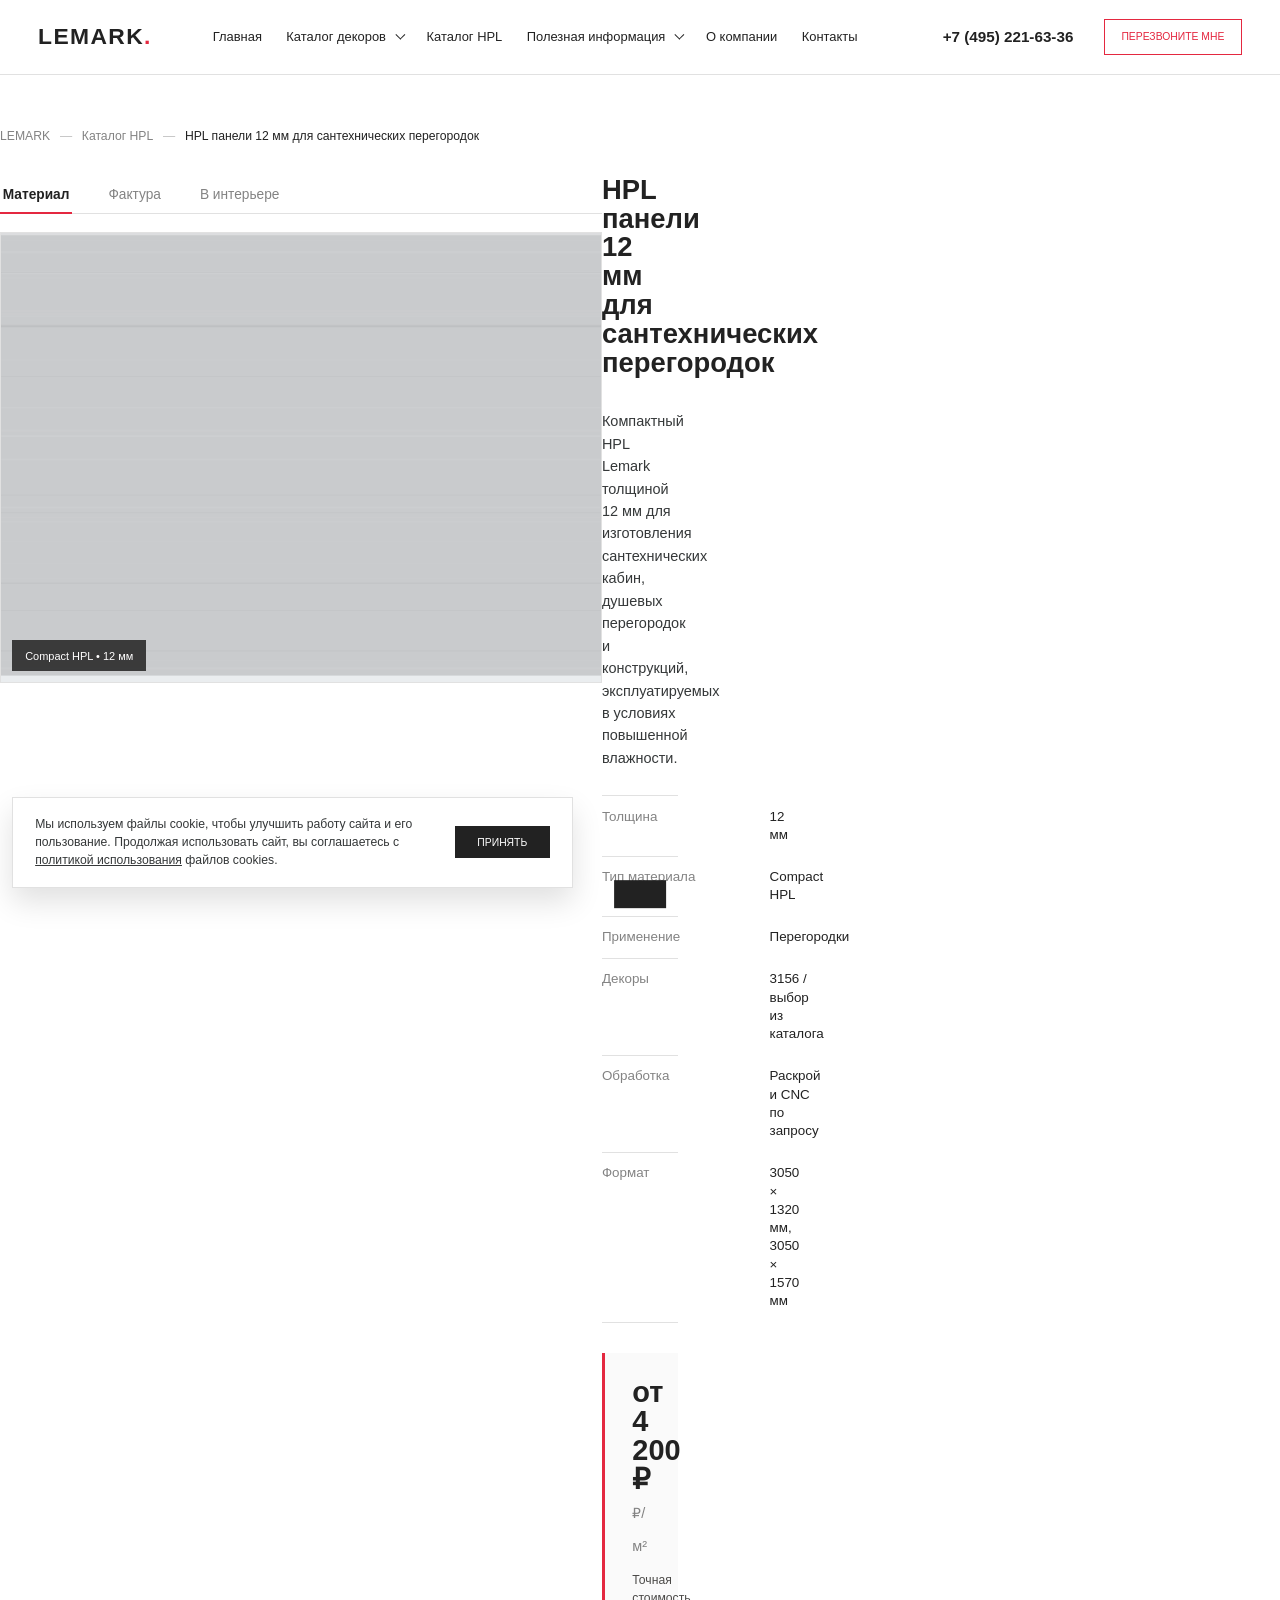
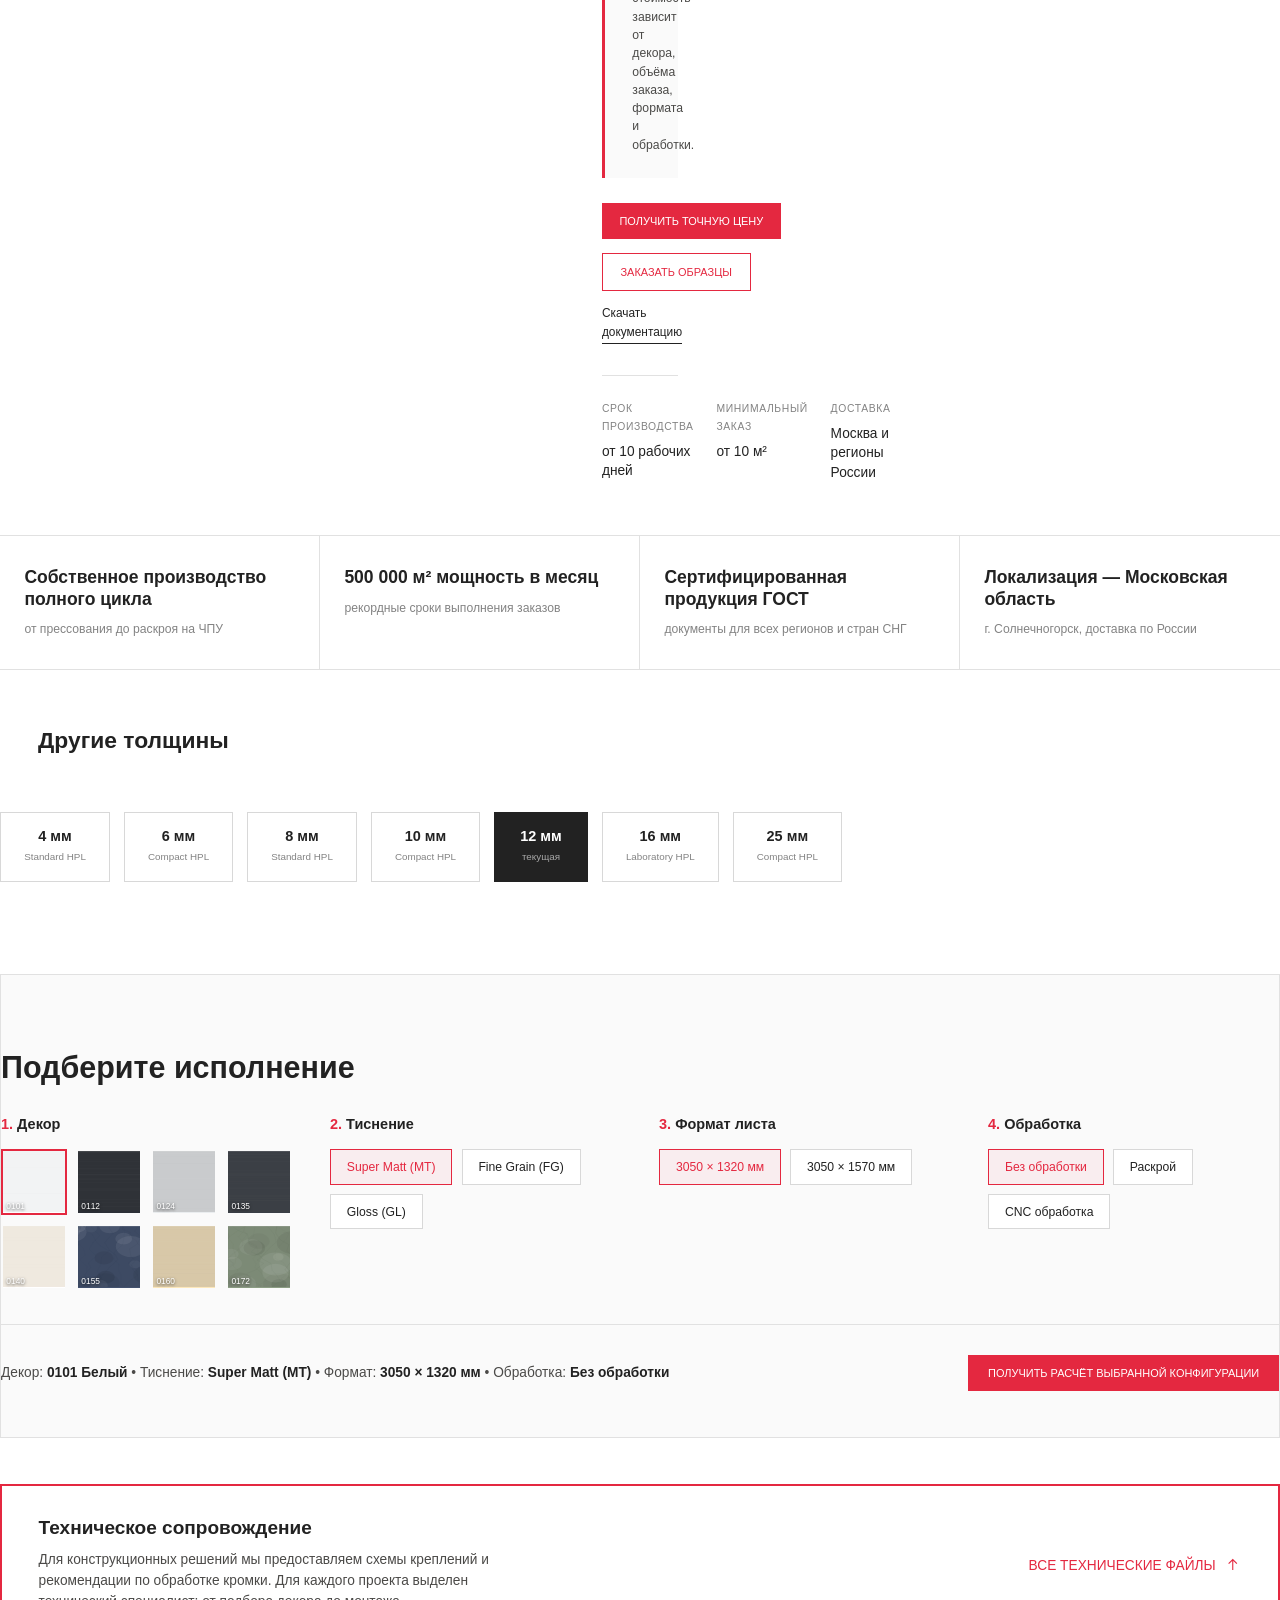
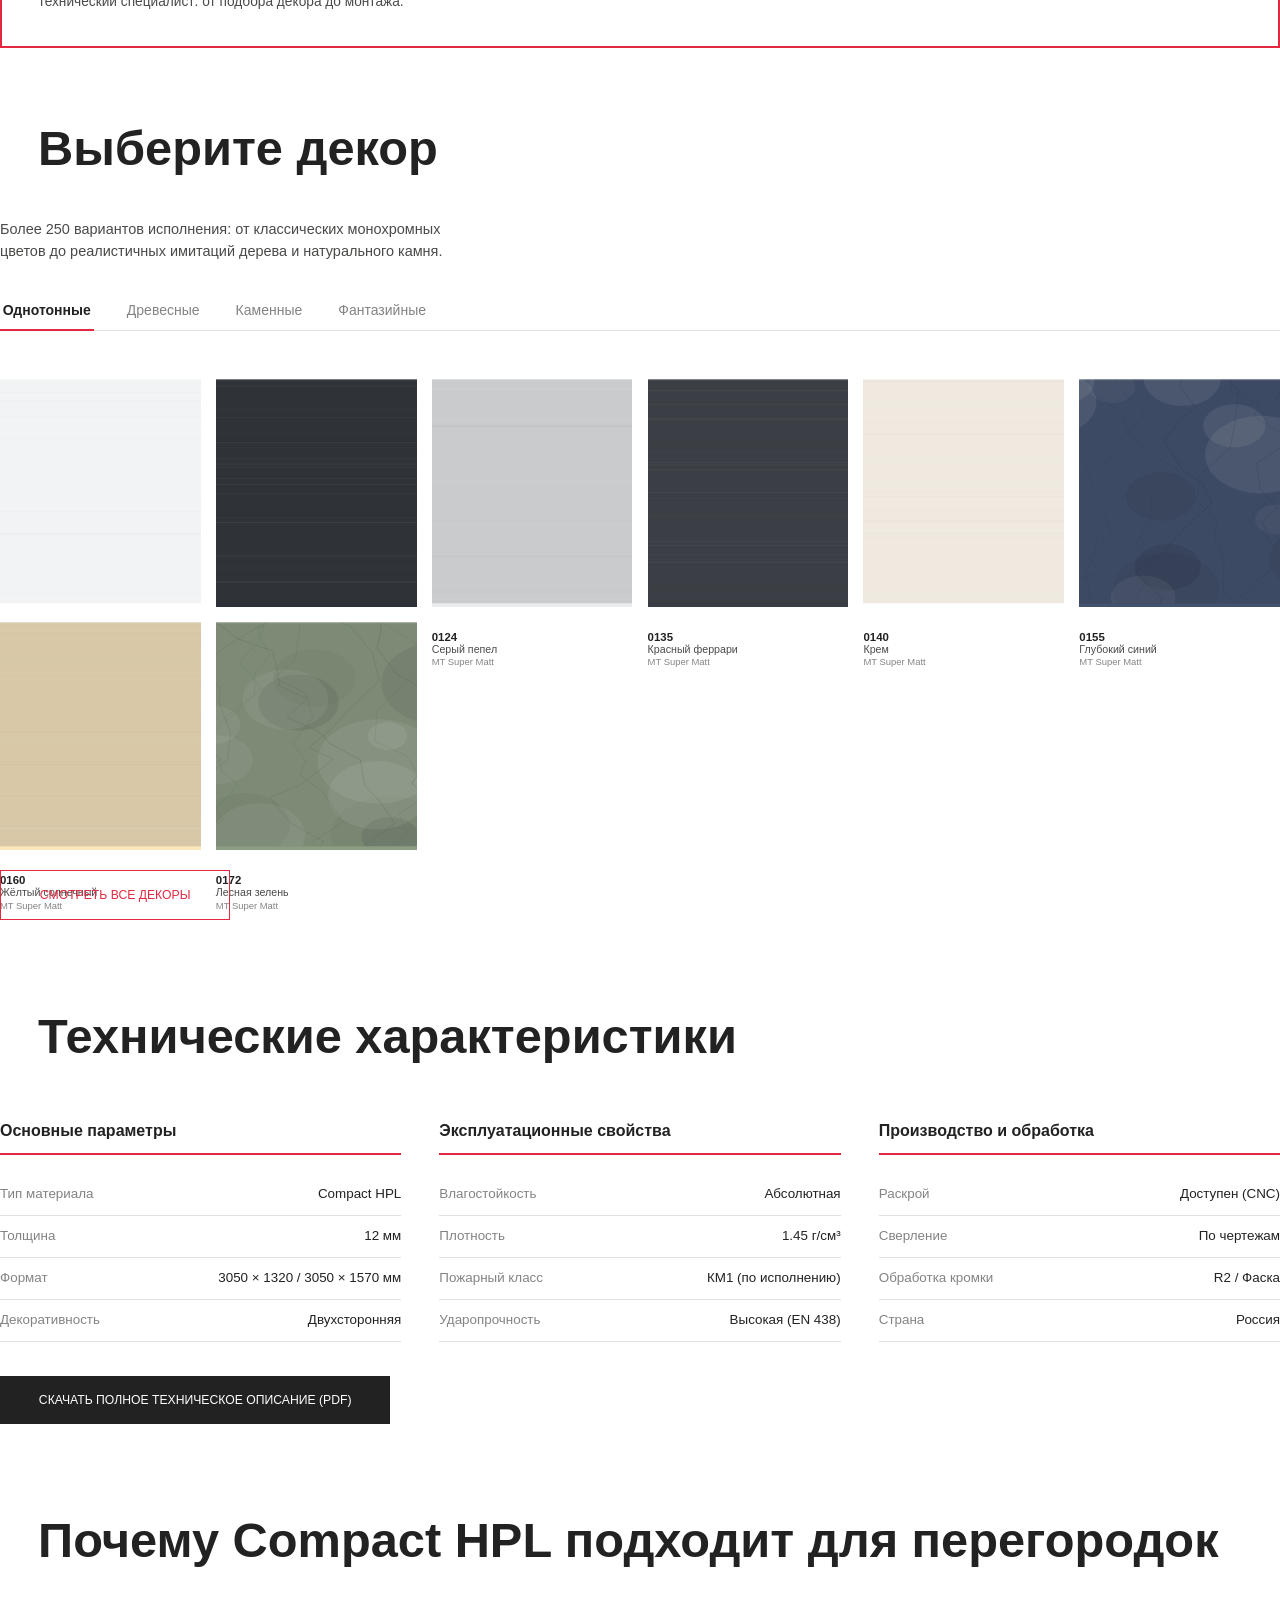
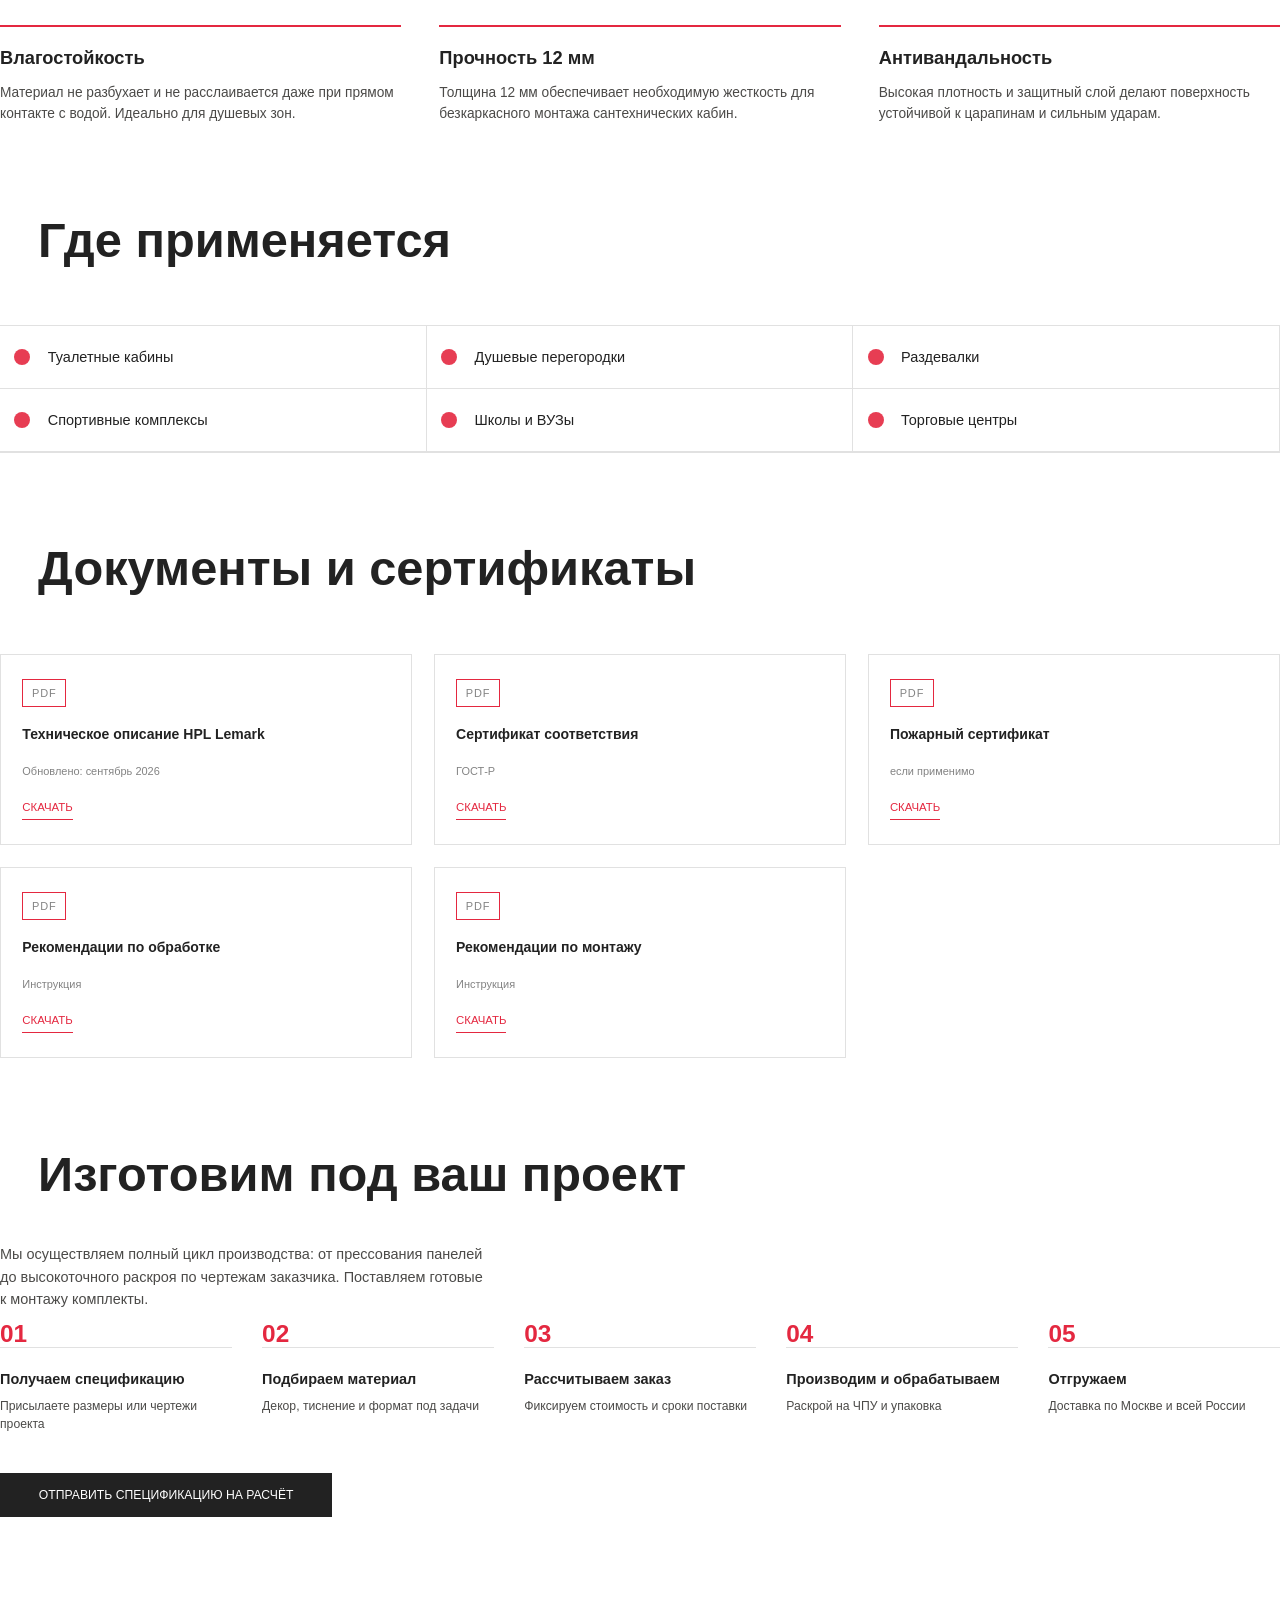
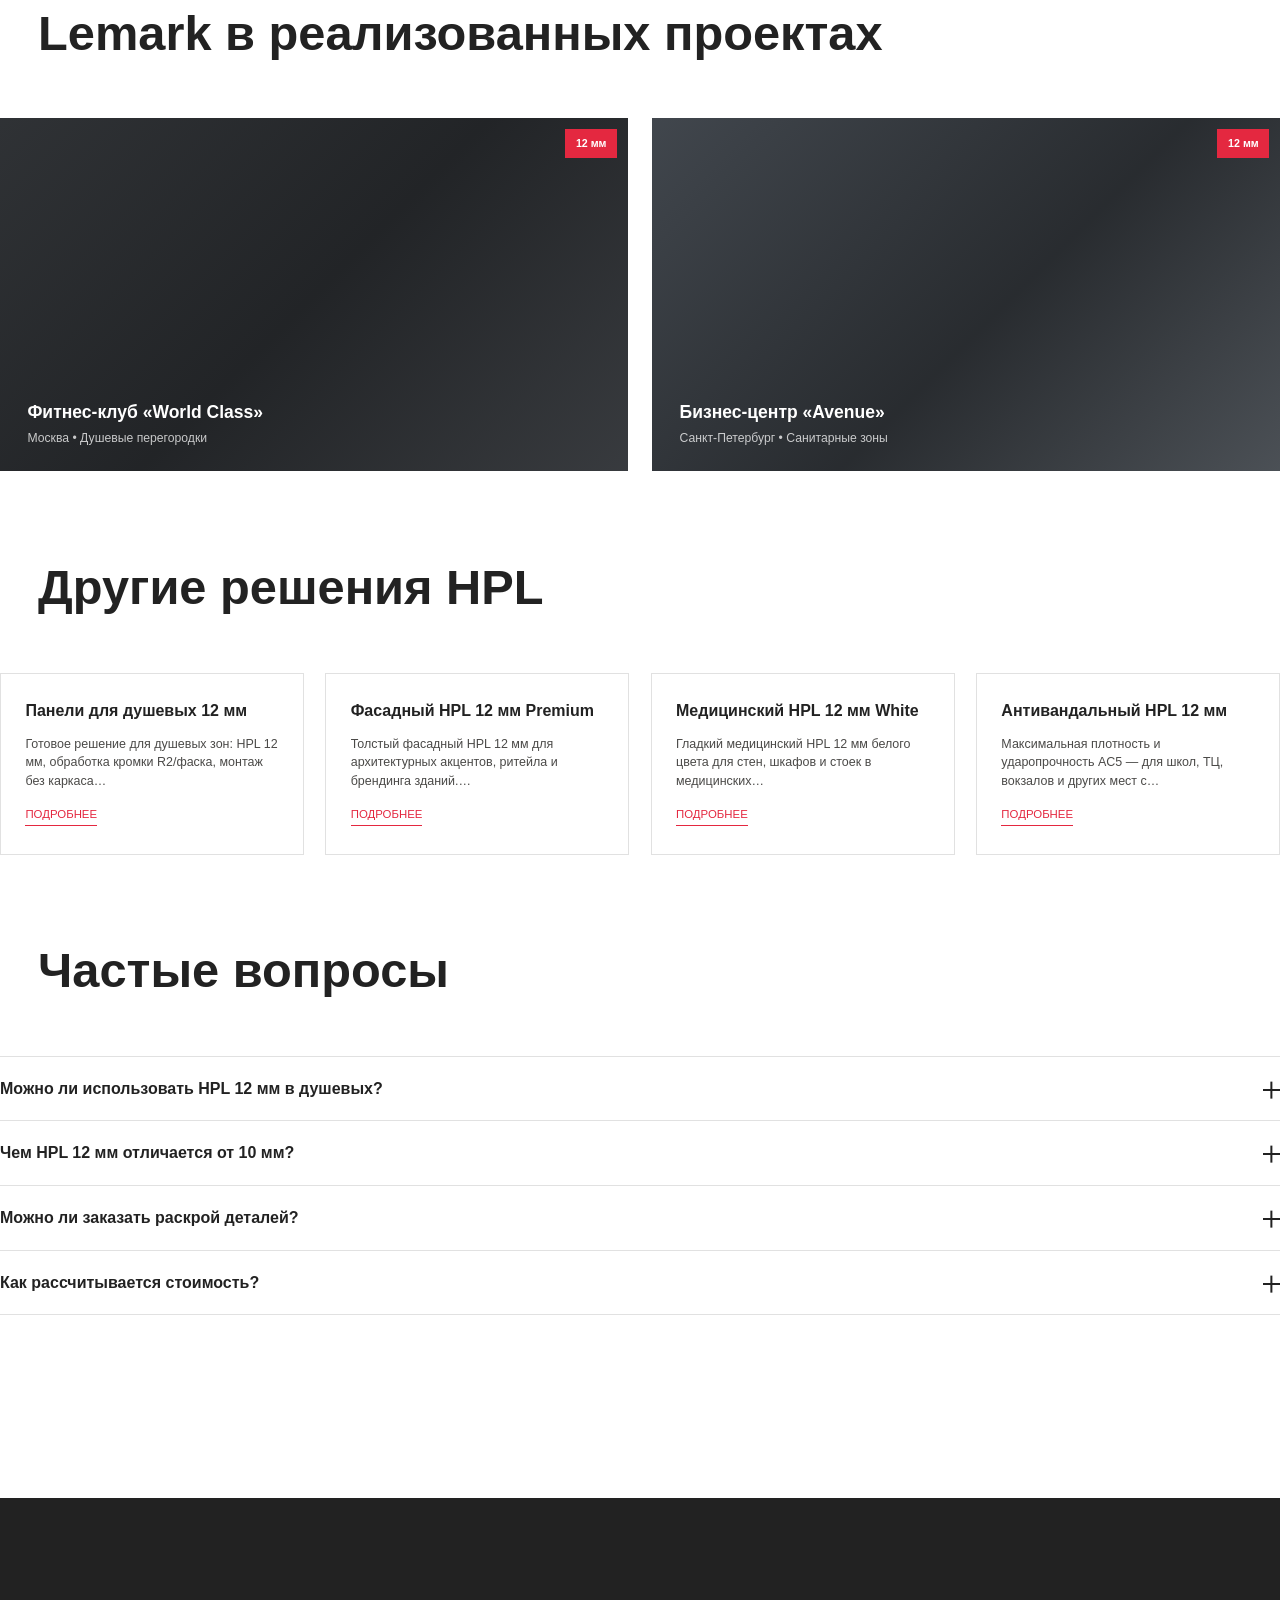
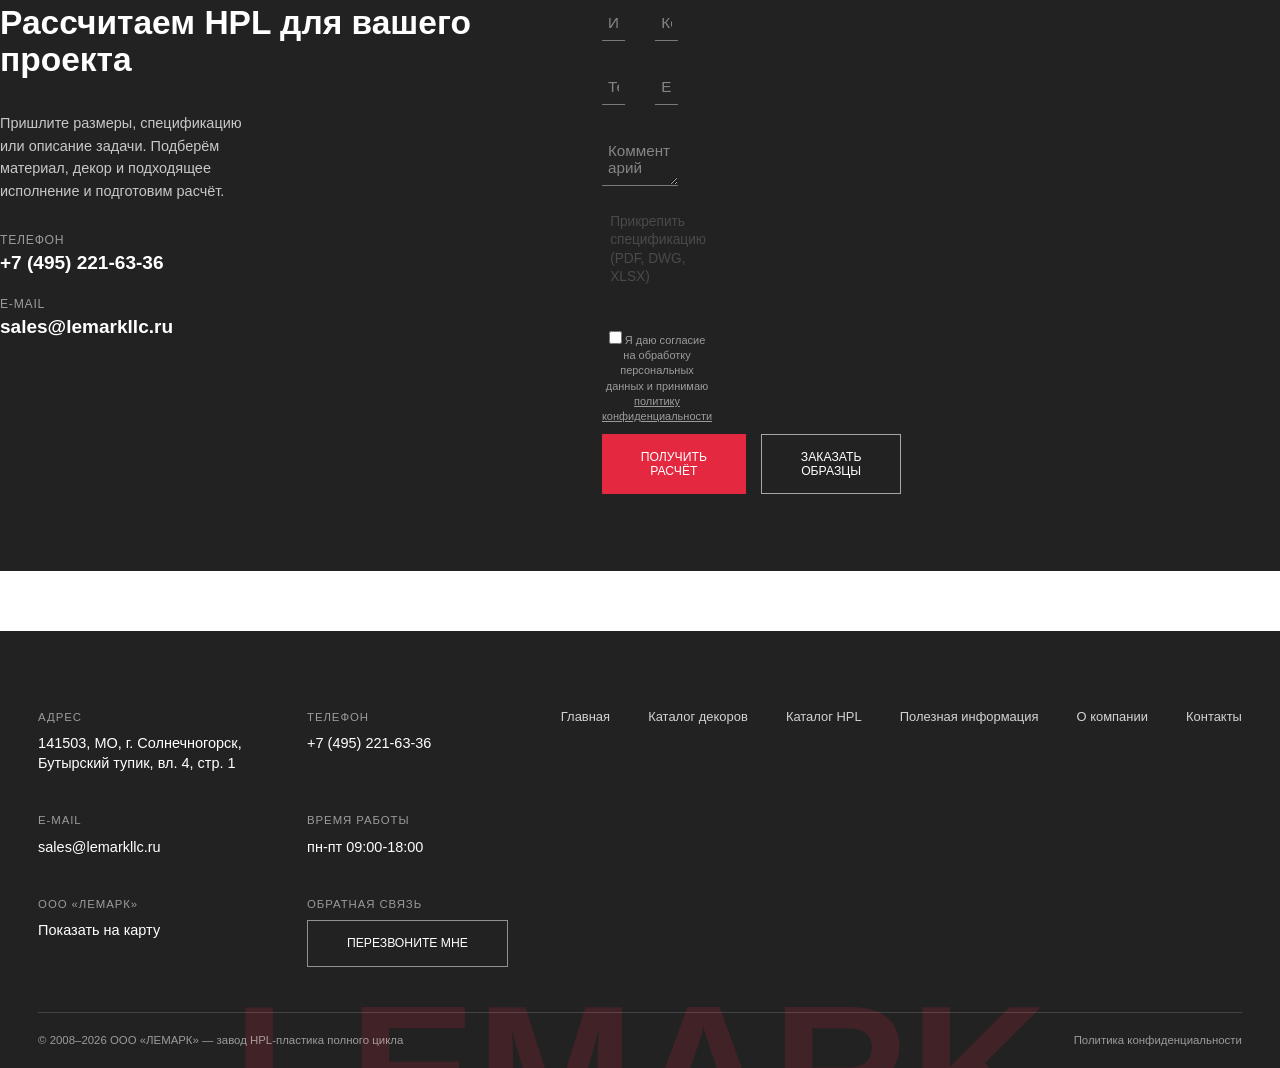
==== product.html @ ad5d07bf "Каталог HPL Lemark: статический сайт (Netlify) + MODX-пакет с MIGX - Репозиторий очищен, собран зано" ====
<!DOCTYPE html>
<html lang="ru">
<head>
  <meta charset="UTF-8">
  <meta name="viewport" content="width=device-width, initial-scale=1.0">
  <title>HPL панели Lemark — купить панели HPL от производителя</title>
  <meta name="description" content="HPL-панели Lemark: технические характеристики, декоры, раскрой по чертежам. Производство полного цикла, Москва и регионы России.">
  <link rel="preconnect" href="https://lemarkllc.ru">
  <!-- Базовые стили (аналог чанка style.css) -->
  <link rel="stylesheet" href="assets/css/style.css">
  <!-- CSS карточки товара — отдельный чанк рядом со style.css (см. modx/) -->
  <link rel="stylesheet" href="assets/css/product.css">
</head>
<body>

  <!-- ============ ШАПКА (чанк [[*header*]]) ============ -->
  <header class="header">
    <a class="header__logo" href="index.html" aria-label="Lemark — на главную">LEMARK<span>.</span></a>

    <nav class="header__nav" aria-label="Основное меню">
      <a class="header__nav-item" href="index.html">Главная</a>

      <div class="header__nav-item" data-menu>
        <span>Каталог декоров</span><i class="caret"></i>
        <div class="header__nav-dropdown">
          <a href="https://lemarkllc.ru/katalog-dekorov-hpl/odnotonnyie/">Однотонные</a>
          <a href="https://lemarkllc.ru/katalog-dekorov-hpl/derevyannye/">Деревянные</a>
          <a href="https://lemarkllc.ru/katalog-dekorov-hpl/kamennye/">Каменные</a>
          <a href="https://lemarkllc.ru/katalog-dekorov-hpl/fantaziynye/">Фантазийные</a>
          <a href="https://lemarkllc.ru/katalog-dekorov-hpl/metallizirovannye/">Металлизированные</a>
        </div>
      </div>

      <a class="header__nav-item" href="index.html">Каталог HPL</a>

      <div class="header__nav-item" data-menu>
        <span>Полезная информация</span><i class="caret"></i>
        <div class="header__nav-dropdown">
          <a href="https://lemarkllc.ru/poleznaya-informacziya/rekomendacziyi-po-rabote-s-hpl/">Рекомендации по работе с HPL</a>
          <a href="https://lemarkllc.ru/poleznaya-informacziya/texnicheskoe-opisanie-hpl/">Техническое описание HPL</a>
          <a href="https://lemarkllc.ru/poleznaya-informacziya/voprosy-i-otveti/">Вопросы и ответы</a>
        </div>
      </div>

      <a class="header__nav-item" href="https://lemarkllc.ru/o-kompanii/">О компании</a>
      <a class="header__nav-item" href="https://lemarkllc.ru/contacts/">Контакты</a>
    </nav>

    <div class="header__right">
      <a class="header__phone" href="tel:+74952216336">+7 (495) 221-63-36</a>
      <button class="border-red-button header__callback js-open-callback" type="button">Перезвоните мне</button>
    </div>

    <button class="menu-button js-menu-toggle" type="button" aria-label="Открыть меню">
      <span class="menu-button__line menu-button__line_1"></span>
      <span class="menu-button__line menu-button__line_2"></span>
      <span class="menu-button__line menu-button__line_3"></span>
    </button>
  </header>

  <!-- Мобильное меню -->
  <div class="menu-side-overlay js-menu-overlay"></div>
  <aside class="menu-side" aria-label="Мобильное меню">
    <span class="menu-side__title">Меню</span>
    <a class="menu-side__item" href="index.html">Главная</a>
    <div class="menu-side__item">
      Каталог декоров
      <a href="https://lemarkllc.ru/katalog-dekorov-hpl/odnotonnyie/">Однотонные</a>
      <a href="https://lemarkllc.ru/katalog-dekorov-hpl/derevyannye/">Деревянные</a>
      <a href="https://lemarkllc.ru/katalog-dekorov-hpl/kamennye/">Каменные</a>
      <a href="https://lemarkllc.ru/katalog-dekorov-hpl/fantaziynye/">Фантазийные</a>
      <a href="https://lemarkllc.ru/katalog-dekorov-hpl/metallizirovannye/">Металлизированные</a>
    </div>
    <a class="menu-side__item" href="index.html">Каталог HPL</a>
    <div class="menu-side__item">
      Полезная информация
      <a href="https://lemarkllc.ru/poleznaya-informacziya/rekomendacziyi-po-rabote-s-hpl/">Рекомендации по работе с HPL</a>
      <a href="https://lemarkllc.ru/poleznaya-informacziya/texnicheskoe-opisanie-hpl/">Техническое описание HPL</a>
      <a href="https://lemarkllc.ru/poleznaya-informacziya/voprosy-i-otveti/">Вопросы и ответы</a>
    </div>
    <a class="menu-side__item" href="https://lemarkllc.ru/o-kompanii/">О компании</a>
    <a class="menu-side__item" href="https://lemarkllc.ru/contacts/">Контакты</a>
    <span class="menu-side__title">Контакты</span>
    <a class="menu-side__item" href="tel:+74952216336">+7 (495) 221-63-36</a>
    <a class="menu-side__item" href="mailto:sales@lemarkllc.ru">sales@lemarkllc.ru</a>
    <button class="common-button js-open-callback" type="button" style="margin-top:1em;">Перезвоните мне</button>
  </aside>

  <main class="main-content">
    <div class="header-placeholder"></div>

    <div class="section-fc" style="grid-template-columns: var(--gaps) 1fr var(--gaps);">
      <div class="section-fc__container" style="width:100%;">

        <!-- Хлебные крошки -->
        <nav class="breadcrumbs" id="breadcrumbs" aria-label="Хлебные крошки"></nav>

        <!-- ====== Верх карточки ====== -->
        <section class="product-hero" id="productHero">
          <div class="product-gallery">
            <div class="product-gallery__tabs" id="galleryTabs" role="tablist">
              <button class="product-gallery__tab is-active" type="button" data-gallery="material">Материал</button>
              <button class="product-gallery__tab" type="button" data-gallery="texture">Фактура</button>
              <button class="product-gallery__tab" type="button" data-gallery="interior">В интерьере</button>
            </div>
            <div class="product-gallery__stage">
              <img id="galleryImage" src="assets/img/products/p01.svg" alt="">
              <span class="product-gallery__caption" id="galleryCaption"></span>
            </div>
          </div>

          <div class="product-info">
            <h1 class="product-info__title" id="productTitle"></h1>
            <p class="product-info__desc" id="productDesc"></p>

            <dl class="product-specs" id="productSpecs"><!-- JS --></dl>

            <div class="product-price" id="productPriceBox">
              <div class="product-price__value" id="productPriceValue"></div>
              <p class="product-price__note">Точная стоимость зависит от декора, объёма заказа, формата и обработки.</p>
            </div>

            <div class="product-info__buttons">
              <button class="common-button common-button_red js-open-price" type="button">Получить точную цену</button>
              <button class="border-red-button js-open-samples" type="button">Заказать образцы</button>
              <a class="link-button js-download-doc" href="#" download>Скачать документацию</a>
            </div>

            <div class="product-facts">
              <div class="product-facts__item">
                <b>Срок производства</b>
                <span id="factProduction"></span>
              </div>
              <div class="product-facts__item">
                <b>Минимальный заказ</b>
                <span id="factMinOrder"></span>
              </div>
              <div class="product-facts__item">
                <b>Доставка</b>
                <span id="factDelivery"></span>
              </div>
            </div>
          </div>
        </section>

        <!-- ====== Полоса преимуществ ====== -->
        <section class="product-features-strip" aria-label="Преимущества">
          <div class="product-features-strip__item">
            <b>Собственное производство полного цикла</b>
            <span>от прессования до раскроя на ЧПУ</span>
          </div>
          <div class="product-features-strip__item">
            <b>500 000 м² мощность в месяц</b>
            <span>рекордные сроки выполнения заказов</span>
          </div>
          <div class="product-features-strip__item">
            <b>Сертифицированная продукция ГОСТ</b>
            <span>документы для всех регионов и стран СНГ</span>
          </div>
          <div class="product-features-strip__item">
            <b>Локализация — Московская область</b>
            <span>г. Солнечногорск, доставка по России</span>
          </div>
        </section>

        <!-- ====== Другие толщины ====== -->
        <section class="product-thicknesses section-fc">
          <h2 class="section-fc__heading product-thicknesses__title">Другие толщины</h2>
          <div class="section-fc__container">
            <div class="product-thicknesses__chips" id="thicknessChips"><!-- JS --></div>
          </div>
        </section>

        <!-- ====== Конфигуратор ====== -->
        <section class="product-configurator">
          <div class="section-fc" style="grid-template-columns: var(--gaps) 1fr var(--gaps); margin-bottom:0;">
            <div class="section-fc__container" style="width:100%;">
              <h2 class="heading-40">Подберите исполнение</h2>
              <div class="product-configurator__inner" style="margin-top:2em;">
                <div class="config-group">
                  <div class="config-group__title"><i>1.</i> Декор</div>
                  <div class="config-decor-swatches" id="configDecor"><!-- JS --></div>
                </div>
                <div class="config-group">
                  <div class="config-group__title"><i>2.</i> Тиснение</div>
                  <div class="config-options" id="configEmboss">
                    <button class="config-option is-selected" type="button" data-value="MT">Super Matt (MT)</button>
                    <button class="config-option" type="button" data-value="FG">Fine Grain (FG)</button>
                    <button class="config-option" type="button" data-value="GL">Gloss (GL)</button>
                  </div>
                </div>
                <div class="config-group">
                  <div class="config-group__title"><i>3.</i> Формат листа</div>
                  <div class="config-options" id="configFormat">
                    <button class="config-option is-selected" type="button" data-value="3050×1320">3050 × 1320 мм</button>
                    <button class="config-option" type="button" data-value="3050×1570">3050 × 1570 мм</button>
                  </div>
                </div>
                <div class="config-group">
                  <div class="config-group__title"><i>4.</i> Обработка</div>
                  <div class="config-options" id="configProcessing">
                    <button class="config-option is-selected" type="button" data-value="none">Без обработки</button>
                    <button class="config-option" type="button" data-value="cut">Раскрой</button>
                    <button class="config-option" type="button" data-value="cnc">CNC обработка</button>
                  </div>
                </div>
              </div>

              <div class="product-configurator__summary">
                <p class="product-configurator__summary-text" id="configSummary"></p>
                <div class="product-configurator__buttons">
                  <button class="common-button common-button_red js-open-calc" type="button">Получить расчёт выбранной конфигурации</button>
                </div>
              </div>
            </div>
          </div>
        </section>

        <!-- ====== Техническое сопровождение ====== -->
        <section class="product-support">
          <div id="supportText">
            <b>Техническое сопровождение</b>
            <p>Для конструкционных решений мы предоставляем схемы креплений и рекомендации по обработке кромки. Для каждого проекта выделен технический специалист: от подбора декора до монтажа.</p>
          </div>
          <a class="arrow-button js-open-calc" href="#" id="supportLink">
            <span>Все технические файлы</span>
            <svg viewBox="0 0 24 24" fill="none" stroke-width="1.5"><path d="M7 17L17 7M9 7h8v8"/></svg>
          </a>
        </section>

        <!-- ====== Выберите декор ====== -->
        <section class="product-decors section-fc">
          <h2 class="section-fc__heading heading">Выберите декор</h2>
          <div class="section-fc__container">
            <p class="product-decors__intro">Более 250 вариантов исполнения: от классических монохромных цветов до реалистичных имитаций дерева и натурального камня.</p>
            <div class="decor-tabs" id="decorTabs">
              <button class="decor-tab is-active" type="button" data-decor="solid">Однотонные</button>
              <button class="decor-tab" type="button" data-decor="wood">Древесные</button>
              <button class="decor-tab" type="button" data-decor="stone">Каменные</button>
              <button class="decor-tab" type="button" data-decor="fantasy">Фантазийные</button>
            </div>
            <div class="decor-grid" id="decorGrid"><!-- JS --></div>
            <div class="product-decors__more">
              <a class="border-red-button" href="https://lemarkllc.ru/katalog-dekorov-hpl/" target="_blank" rel="noopener">Смотреть все декоры</a>
            </div>
          </div>
        </section>

        <!-- ====== Технические характеристики ====== -->
        <section class="product-techspecs section-fc">
          <h2 class="section-fc__heading heading">Технические характеристики</h2>
          <div class="section-fc__container">
            <div class="techspec-groups" id="techspecGroups"><!-- JS --></div>
            <div class="product-techspecs__download">
              <a class="common-button js-download-doc" href="#" download>Скачать полное техническое описание (PDF)</a>
            </div>
          </div>
        </section>

        <!-- ====== Почему подходит ====== -->
        <section class="product-why section-fc">
          <h2 class="section-fc__heading heading" id="whyHeading">Почему это решение подходит</h2>
          <div class="section-fc__container">
            <div class="product-why__grid" id="whyGrid"><!-- JS --></div>
          </div>
        </section>

        <!-- ====== Где применяется ====== -->
        <section class="product-applying section-fc">
          <h2 class="section-fc__heading heading">Где применяется</h2>
          <div class="section-fc__container">
            <div class="product-applying__grid" id="applyingGrid"><!-- JS --></div>
          </div>
        </section>

        <!-- ====== Документы и сертификаты ====== -->
        <section class="product-docs section-fc">
          <h2 class="section-fc__heading heading">Документы и сертификаты</h2>
          <div class="section-fc__container">
            <div class="docs-grid">
              <div class="doc-card">
                <span class="doc-card__type">PDF</span>
                <b>Техническое описание HPL Lemark</b>
                <span>Обновлено: сентябрь 2026</span>
                <a class="js-download-doc" href="#" download>Скачать</a>
              </div>
              <div class="doc-card">
                <span class="doc-card__type">PDF</span>
                <b>Сертификат соответствия</b>
                <span>ГОСТ-Р</span>
                <a class="js-download-doc" href="#" download>Скачать</a>
              </div>
              <div class="doc-card">
                <span class="doc-card__type">PDF</span>
                <b>Пожарный сертификат</b>
                <span>если применимо</span>
                <a class="js-download-doc" href="#" download>Скачать</a>
              </div>
              <div class="doc-card">
                <span class="doc-card__type">PDF</span>
                <b>Рекомендации по обработке</b>
                <span>Инструкция</span>
                <a class="js-download-doc" href="#" download>Скачать</a>
              </div>
              <div class="doc-card">
                <span class="doc-card__type">PDF</span>
                <b>Рекомендации по монтажу</b>
                <span>Инструкция</span>
                <a class="js-download-doc" href="#" download>Скачать</a>
              </div>
            </div>
          </div>
        </section>

        <!-- ====== Изготовим под ваш проект ====== -->
        <section class="product-stages section-fc">
          <h2 class="section-fc__heading heading">Изготовим под ваш проект</h2>
          <div class="section-fc__container">
            <p class="product-stages__intro">Мы осуществляем полный цикл производства: от прессования панелей до высокоточного раскроя по чертежам заказчика. Поставляем готовые к монтажу комплекты.</p>
            <div class="stages-list">
              <div class="stage-item">
                <b>Получаем спецификацию</b>
                <p>Присылаете размеры или чертежи проекта</p>
              </div>
              <div class="stage-item">
                <b>Подбираем материал</b>
                <p>Декор, тиснение и формат под задачи</p>
              </div>
              <div class="stage-item">
                <b>Рассчитываем заказ</b>
                <p>Фиксируем стоимость и сроки поставки</p>
              </div>
              <div class="stage-item">
                <b>Производим и обрабатываем</b>
                <p>Раскрой на ЧПУ и упаковка</p>
              </div>
              <div class="stage-item">
                <b>Отгружаем</b>
                <p>Доставка по Москве и всей России</p>
              </div>
            </div>
            <div class="product-stages__button">
              <button class="common-button js-open-calc" type="button">Отправить спецификацию на расчёт</button>
            </div>
          </div>
        </section>

        <!-- ====== Проекты ====== -->
        <section class="product-projects section-fc">
          <h2 class="section-fc__heading heading">Lemark в реализованных проектах</h2>
          <div class="section-fc__container">
            <div class="projects-grid" id="projectsGrid"><!-- JS --></div>
          </div>
        </section>

        <!-- ====== Другие решения ====== -->
        <section class="product-related section-fc">
          <h2 class="section-fc__heading heading">Другие решения HPL</h2>
          <div class="section-fc__container">
            <div class="related-grid" id="relatedGrid"><!-- JS --></div>
          </div>
        </section>

        <!-- ====== FAQ ====== -->
        <section class="product-faq section-fc">
          <h2 class="section-fc__heading heading">Частые вопросы</h2>
          <div class="section-fc__container">
            <div class="faq-list" id="faqList"><!-- JS --></div>
          </div>
        </section>

      </div>
    </div>

    <!-- ====== Финальный CTA: расчёт ====== -->
    <section class="product-calc">
      <div class="section-fc" style="grid-template-columns: var(--gaps) 1fr var(--gaps); margin-bottom:0;">
        <div class="section-fc__container" style="width:100%;">
          <div class="product-calc__grid">
            <div>
              <h2 class="product-calc__heading" id="calcHeading">Рассчитаем HPL для вашего проекта</h2>
              <p class="product-calc__desc">Пришлите размеры, спецификацию или описание задачи. Подберём материал, декор и подходящее исполнение и подготовим расчёт.</p>
              <div class="product-calc__contacts">
                <span>Телефон</span>
                <a href="tel:+74952216336">+7 (495) 221-63-36</a>
                <span>E-mail</span>
                <a href="mailto:sales@lemarkllc.ru">sales@lemarkllc.ru</a>
              </div>
            </div>
            <form class="product-calc__form js-demo-form" data-form-name="calc">
              <input class="common-form__input" type="text" name="name" placeholder="Имя" required>
              <input class="common-form__input" type="text" name="company" placeholder="Компания">
              <input class="common-form__input" type="tel" name="phone" placeholder="Телефон" required>
              <input class="common-form__input" type="email" name="email" placeholder="E-mail">
              <textarea class="common-form__input calc-field--full" name="comment" placeholder="Комментарий"></textarea>
              <label class="common-form__file-field js-file-field calc-field--full">
                <svg viewBox="0 0 24 24" aria-hidden="true"><path d="M12 5v14M5 12h14" stroke-width="2"/></svg>
                <span class="js-file-label">Прикрепить спецификацию (PDF, DWG, XLSX)</span>
                <input class="common-form__real-file-input" type="file" name="file">
              </label>
              <label class="common-form__terms calc-field--full">
                <input type="checkbox" name="agree" required>
                Я даю согласие на обработку персональных данных и принимаю
                <a href="https://lemarkllc.ru/politika-konfidenczialnosti/" target="_blank" rel="noopener">политику конфиденциальности</a>
              </label>
              <div class="product-calc__buttons">
                <button class="common-button common-button_red" type="submit">Получить расчёт</button>
                <button class="border-red-button" type="button" style="color:#fff;border-color:rgba(255,255,255,.6);" data-open-samples>Заказать образцы</button>
              </div>
            </form>
          </div>
        </div>
      </div>
    </section>

  </main>

  <!-- ============ ПОДВАЛ (чанк [[*footer*]]) ============ -->
  <footer class="footer">
    <div class="footer__inner">
      <div class="footer__contacts">
        <div class="footer__contacts-item">
          <b>Адрес</b>
          <span>141503, МО, г. Солнечногорск,<br>Бутырский тупик, вл. 4, стр. 1</span>
        </div>
        <div class="footer__contacts-item">
          <b>Телефон</b>
          <a href="tel:+74952216336">+7 (495) 221-63-36</a>
        </div>
        <div class="footer__contacts-item">
          <b>E-mail</b>
          <a href="mailto:sales@lemarkllc.ru">sales@lemarkllc.ru</a>
        </div>
        <div class="footer__contacts-item">
          <b>Время работы</b>
          <span>пн-пт 09:00-18:00</span>
        </div>
        <div class="footer__contacts-item">
          <b>ООО «ЛЕМАРК»</b>
          <a href="https://yandex.ru/maps/?text=Солнечногорск%20Бутырский%20тупик%204" target="_blank" rel="noopener">Показать на карту</a>
        </div>
        <div class="footer__contacts-item">
          <b>Обратная связь</b>
          <button class="border-red-button footer__callback js-open-callback" type="button">Перезвоните мне</button>
        </div>
      </div>

      <nav class="footer__menu" aria-label="Меню в подвале">
        <a href="index.html">Главная</a>
        <a href="https://lemarkllc.ru/katalog-dekorov-hpl/">Каталог декоров</a>
        <a href="index.html">Каталог HPL</a>
        <a href="https://lemarkllc.ru/poleznaya-informacziya/">Полезная информация</a>
        <a href="https://lemarkllc.ru/o-kompanii/">О компании</a>
        <a href="https://lemarkllc.ru/contacts/">Контакты</a>
      </nav>
    </div>

    <div class="footer__copy">
      <span>© 2008–<span id="footerYear"></span> ООО «ЛЕМАРК» — завод HPL-пластика полного цикла</span>
      <a href="https://lemarkllc.ru/politika-konfidenczialnosti/">Политика конфиденциальности</a>
    </div>

    <div class="footer__text-logo" aria-hidden="true">LEMARK</div>
  </footer>

  <!-- Cookie-плашка -->
  <div class="cookie-banner" id="cookieBanner">
    <span>Мы используем файлы cookie, чтобы улучшить работу сайта и его пользование. Продолжая использовать сайт, вы соглашаетесь с <a href="https://lemarkllc.ru/politika-konfidenczialnosti/">политикой использования</a> файлов cookies.</span>
    <button class="common-button cookie-banner__button" id="cookieAccept" type="button">Принять</button>
  </div>

  <!-- Поп-ап: обратный звонок -->
  <div class="popup" id="callbackPopup" role="dialog" aria-modal="true" aria-label="Форма обратного звонка">
    <div class="common-form">
      <button class="common-form__close-button js-popup-close" type="button" aria-label="Закрыть"></button>
      <h3 class="common-form__title">Перезвоните <span>мне</span></h3>
      <p class="common-form__desc">Оставьте номер — специалист по HPL перезвонит в рабочее время и ответит на вопросы по каталогу.</p>
      <form class="js-demo-form" data-form-name="callback">
        <input class="common-form__input" type="text" name="name" placeholder="Ваше имя" required>
        <input class="common-form__input" type="tel" name="phone" placeholder="Телефон" required>
        <label class="common-form__terms">
          <input type="checkbox" name="agree" required>
          Я даю согласие на обработку персональных данных и принимаю
          <a href="https://lemarkllc.ru/politika-konfidenczialnosti/" target="_blank" rel="noopener">политику конфиденциальности</a>
        </label>
        <button class="common-button common-button_red common-form__submit-button" type="submit">Отправить заявку</button>
      </form>
    </div>
  </div>

  <!-- Поп-ап: точная цена -->
  <div class="popup" id="pricePopup" role="dialog" aria-modal="true" aria-label="Получить точную цену">
    <div class="common-form">
      <button class="common-form__close-button js-popup-close" type="button" aria-label="Закрыть"></button>
      <h3 class="common-form__title">Получить <span>точную цену</span></h3>
      <p class="common-form__desc">Укажите декор и объём — пришлём актуальную стоимость с учётом формата и обработки.</p>
      <form class="js-demo-form" data-form-name="price">
        <input class="common-form__input" type="text" name="name" placeholder="Ваше имя" required>
        <input class="common-form__input" type="tel" name="phone" placeholder="Телефон" required>
        <input class="common-form__input" type="text" name="decor" placeholder="Декор (артикул), если известен">
        <label class="common-form__terms">
          <input type="checkbox" name="agree" required>
          Я даю согласие на обработку персональных данных и принимаю
          <a href="https://lemarkllc.ru/politika-konfidenczialnosti/" target="_blank" rel="noopener">политику конфиденциальности</a>
        </label>
        <button class="common-button common-button_red common-form__submit-button" type="submit">Получить цену</button>
      </form>
    </div>
  </div>

  <!-- Поп-ап: образцы -->
  <div class="popup" id="samplesPopup" role="dialog" aria-modal="true" aria-label="Заказать образцы">
    <div class="common-form">
      <button class="common-form__close-button js-popup-close" type="button" aria-label="Закрыть"></button>
      <h3 class="common-form__title">Заказать <span>образцы</span></h3>
      <p class="common-form__desc">Отправим физические образцы HPL и каталог декоров на ваш адрес или в офис.</p>
      <form class="js-demo-form" data-form-name="samples">
        <input class="common-form__input" type="text" name="name" placeholder="Ваше имя" required>
        <input class="common-form__input" type="tel" name="phone" placeholder="Телефон" required>
        <input class="common-form__input" type="text" name="address" placeholder="Адрес для отправки образцов">
        <label class="common-form__terms">
          <input type="checkbox" name="agree" required>
          Я даю согласие на обработку персональных данных и принимаю
          <a href="https://lemarkllc.ru/politika-konfidenczialnosti/" target="_blank" rel="noopener">политику конфиденциальности</a>
        </label>
        <button class="common-button common-button_red common-form__submit-button" type="submit">Заказать образцы</button>
      </form>
    </div>
  </div>

  <!-- Поп-ап: расчёт конфигурации -->
  <div class="popup" id="calcPopup" role="dialog" aria-modal="true" aria-label="Получить расчёт">
    <div class="common-form">
      <button class="common-form__close-button js-popup-close" type="button" aria-label="Закрыть"></button>
      <h3 class="common-form__title">Получить <span>расчёт</span></h3>
      <p class="common-form__desc" id="calcPopupConfig">Укажите контакты — пришлём расчёт выбранной конфигурации в течение рабочего дня.</p>
      <form class="js-demo-form" data-form-name="calc-popup">
        <input class="common-form__input" type="text" name="name" placeholder="Ваше имя" required>
        <input class="common-form__input" type="tel" name="phone" placeholder="Телефон" required>
        <input class="common-form__input" type="email" name="email" placeholder="E-mail">
        <label class="common-form__file-field js-file-field">
          <svg viewBox="0 0 24 24" aria-hidden="true"><path d="M12 5v14M5 12h14" stroke-width="2"/></svg>
          <span class="js-file-label">Прикрепить спецификацию (PDF, DWG, XLSX)</span>
          <input class="common-form__real-file-input" type="file" name="file">
        </label>
        <label class="common-form__terms">
          <input type="checkbox" name="agree" required>
          Я даю согласие на обработку персональных данных и принимаю
          <a href="https://lemarkllc.ru/politika-konfidenczialnosti/" target="_blank" rel="noopener">политику конфиденциальности</a>
        </label>
        <button class="common-button common-button_red common-form__submit-button" type="submit">Получить расчёт</button>
      </form>
    </div>
  </div>

  <div class="toast" id="toast"></div>

  <!-- Базовый JS (меню, формы, cookie) -->
  <script src="assets/js/main.js"></script>
  <!-- JS карточки товара -->
  <script src="assets/js/product.js"></script>
</body>
</html>
---- assets/css/style.css ----
/* ==========================================================================
   LEMARK — базовые стили (аналог чанка style.css)
   Дизайн-система сайта lemarkllc.ru:
   - шрифт VisueltPro (тот же, что на основном сайте)
   - акцент #e42840, тёмный #222222
   - fluid em-система: 1em = 100vw/96 (надстраивается медиа-запросами)
   ========================================================================== */

@charset "UTF-8";

/* ---------- Шрифты (тот же VisueltPro, что на lemarkllc.ru) ----------
   В версии для MODX путь меняется на локальный:
   assets/templates/assets/fonts/VisueltPro/*.woff2
   Для тестовой версии на Netlify шрифты грузятся с продакшена. */
@font-face {
  font-family: "VisueltPro";
  font-weight: 300;
  font-display: swap;
  src: url("https://lemarkllc.ru/assets/templates/assets/fonts/VisueltPro/VisueltPro-Light.woff2") format("woff2"),
       url("https://lemarkllc.ru/assets/templates/assets/fonts/VisueltPro/VisueltPro-Light.ttf") format("truetype");
}
@font-face {
  font-family: "VisueltPro";
  font-weight: 400;
  font-display: swap;
  src: url("https://lemarkllc.ru/assets/templates/assets/fonts/VisueltPro/VisueltPro-Regular.woff2") format("woff2"),
       url("https://lemarkllc.ru/assets/templates/assets/fonts/VisueltPro/VisueltPro-Regular.ttf") format("truetype");
}
@font-face {
  font-family: "VisueltPro";
  font-weight: 500;
  font-display: swap;
  src: url("https://lemarkllc.ru/assets/templates/assets/fonts/VisueltPro/VisueltPro-Medium.woff2") format("woff2"),
       url("https://lemarkllc.ru/assets/templates/assets/fonts/VisueltPro/VisueltPro-Medium.ttf") format("truetype");
}
@font-face {
  font-family: "VisueltPro";
  font-weight: 700;
  font-display: swap;
  src: url("https://lemarkllc.ru/assets/templates/assets/fonts/VisueltPro/VisueltPro-Bold.woff2") format("woff2"),
       url("https://lemarkllc.ru/assets/templates/assets/fonts/VisueltPro/VisueltPro-Bold.ttf") format("truetype");
}
@font-face {
  font-family: "VisueltPro";
  font-weight: 900;
  font-display: swap;
  src: url("https://lemarkllc.ru/assets/templates/assets/fonts/VisueltPro/VisueltPro-Black.woff2") format("woff2"),
       url("https://lemarkllc.ru/assets/templates/assets/fonts/VisueltPro/VisueltPro-Black.ttf") format("truetype");
}

/* ---------- Токены ---------- */
:root {
  --gaps: 2.5em;
  --offset: 10.15em;
  --header-height: 4.9em;

  --red: #e42840;
  --dark: #222222;
  --text: #222222;
  --gray: #838383;
  --gray-2: #9e9e9e;
  --line: #e1e1e1;
  --light: #fafafa;
  --bg: #ffffff;
}

/* ---------- Сброс ---------- */
* {
  margin: 0;
  padding: 0;
  box-sizing: border-box;
}

html,
body {
  width: 100%;
  min-height: 100%;
}

body {
  overflow-x: hidden;
  background-color: #ffffff;
  font-family: "VisueltPro", "Inter", -apple-system, "Segoe UI", Roboto, Arial, sans-serif;
  font-weight: 500;
  color: #222222;
  font-size: calc(100vw / 96);
  line-height: 1.2em;
  -webkit-font-smoothing: antialiased;
}

a,
button,
input,
select,
textarea {
  color: inherit;
  font-size: inherit;
  font-weight: inherit;
  font-family: inherit;
  text-decoration: none;
  background: none;
  border: none;
  cursor: pointer;
  text-transform: inherit;
}

input,
select,
textarea {
  cursor: text;
}

a:focus,
button:focus,
input:focus,
select:focus,
textarea:focus {
  outline: none;
}

img {
  width: 100%;
  height: 100%;
  display: block;
  object-fit: cover;
}

ul {
  list-style: none;
}

.visually-hidden {
  position: absolute !important;
  clip: rect(1px 1px 1px 1px);
  clip: rect(1px, 1px, 1px, 1px);
  padding: 0 !important;
  border: 0;
  height: 1px !important;
  width: 1px !important;
  overflow: hidden;
}

/* ---------- Типографика (классы как на основном сайте) ---------- */
.heading-28 { font-size: 1.4em; line-height: 1em; }
.heading-30 { font-size: 1.5em; line-height: 1em; }
.heading-32 { font-size: 1.6em; line-height: 1em; }
.heading-32_red { color: var(--red); }
.heading-40 { font-weight: 900; font-size: 2em; line-height: 111.78%; }
.heading-56 { font-weight: 900; font-size: 2.8em; line-height: 1em; }
.heading-56_red { color: var(--red); }
.heading-64 { font-size: 3.2em; line-height: 1em; }
.heading-72 { font-size: 3.6em; line-height: 0.88889em; font-weight: 900; }
.heading-80 { font-weight: 900; font-size: 4em; line-height: 102.4%; }
.heading-92 { position: relative; font-weight: 900; font-size: 4.6em; line-height: 1em; }
.heading  { font-weight: 900; font-size: 3.2em; line-height: 1em; }
.bold     { font-weight: 900; }
.red      { color: var(--red); }

.paragraph-14 { font-weight: 300; font-size: 0.7em; line-height: 1.71429em; }
.paragraph-16 { font-weight: 300; font-size: 0.92em; line-height: 1.625em; }
.paragraph-16_m { font-weight: 500; }
.paragraph-18-tiny { font-weight: 400; font-size: 0.9em; line-height: 1.55556em; }
.paragraph-18 { font-weight: 500; font-size: 0.9em; line-height: 1.27778em; }
.paragraph-22 { font-size: 1.1em; line-height: 1.45455em; font-weight: 400; }
.paragraph-24 { font-size: 1.2em; line-height: 1em; }
.paragraph { font-weight: 400; font-size: 0.9em; line-height: 1.3em; }

/* Пунктир-заголовок: красная точка + капс (как на основном сайте) */
.circle-heading {
  display: grid;
  align-items: center;
  grid-auto-flow: column;
  grid-auto-columns: max-content;
}
.circle-heading span:first-child {
  width: 0.9em;
  height: 0.9em;
  background-color: var(--red);
  margin-right: 0.75em;
  border-radius: 50%;
}
.circle-heading span:last-child {
  font-weight: 500;
  font-size: 0.9em;
  line-height: 1.33333em;
  text-transform: uppercase;
}

/* ---------- Кнопки (паттерны основного сайта) ---------- */
.arrow-button {
  display: inline-flex;
  align-items: center;
}
.arrow-button span:first-child {
  font-weight: 500;
  font-size: 1.0em;
  text-transform: uppercase;
  color: var(--red);
  margin-right: 0.6em;
}
.arrow-button svg {
  width: 1.15em;
  height: 1.15em;
  margin-bottom: 0.15em;
  transform: rotate(-45deg);
  stroke: var(--red);
  transition: transform 0.3s;
}
.arrow-button:hover svg {
  transform: rotate(-45deg) translate(12%, 12%);
}

.border-red-button {
  display: inline-block;
  color: var(--red);
  border: 1px solid var(--red);
  text-transform: uppercase;
  font-size: 0.8em;
  font-weight: 500;
  padding: 1.25em 3.1875em;
  background: transparent;
  transition: background-color 0.4s, color 0.4s;
}
.border-red-button:hover {
  background-color: var(--red);
  color: #ffffff;
}

.common-button {
  display: inline-block;
  background-color: var(--dark);
  color: #ffffff;
  text-transform: uppercase;
  font-size: 0.8em;
  font-weight: 500;
  padding: 1.25em 3.1875em;
  transition: background-color 0.4s;
}
.common-button:hover {
  background-color: var(--red);
}

.common-button_red {
  background-color: var(--red);
}
.common-button_red:hover {
  background-color: var(--dark);
}

/* ---------- Секции (сетка как на основном сайте) ---------- */
.section {
  margin-bottom: 6em;
}
.section-fc {
  margin-bottom: 6em;
  display: grid;
  grid-template-columns: var(--gaps) 1fr var(--gaps);
  grid-template-rows: max-content 2em max-content;
  grid-template-areas:
    ". heading ."
    ". . ."
    "container container container";
}
.section-fc__heading { grid-area: heading; }
.section-fc__container { grid-area: container; }

/* ---------- Шапка ---------- */
.header {
  position: fixed;
  top: 0;
  left: 0;
  width: 100%;
  height: var(--header-height);
  z-index: 1000;
  background: #ffffff;
  border-bottom: 1px solid var(--line);
  display: flex;
  align-items: center;
  padding: 0 var(--gaps);
  gap: 2em;
}

.header__logo {
  font-weight: 900;
  font-size: 1.5em;
  letter-spacing: 0.06em;
  text-transform: uppercase;
  color: var(--dark);
  white-space: nowrap;
  line-height: 1;
}
.header__logo span {
  color: var(--red);
}

.header__nav {
  display: flex;
  align-items: center;
  gap: 2.2em;
  margin-left: 2em;
}

.header__nav-item {
  position: relative;
  display: flex;
  align-items: center;
  height: 100%;
  font-size: 0.85em;
  font-weight: 500;
  color: var(--dark);
  white-space: nowrap;
  cursor: pointer;
  transition: color 0.4s;
}
.header__nav-item:hover {
  color: var(--red);
}
.header__nav-item .caret {
  width: 0.55em;
  height: 0.55em;
  margin-left: 0.7em;
  border-right: 1px solid currentColor;
  border-bottom: 1px solid currentColor;
  transform: rotate(45deg) translateY(-0.2em);
  transition: transform 0.3s;
}

/* Dropdown подменю */
.header__nav-item[data-menu] {
  cursor: pointer;
}
.header__nav-dropdown {
  position: absolute;
  top: 100%;
  left: 50%;
  transform: translateX(-50%) translateY(0.4em);
  min-width: 19em;
  background: #ffffff;
  border: 1px solid var(--line);
  box-shadow: 0 14px 28px rgba(0, 0, 0, 0.08);
  padding: 1em 0;
  opacity: 0;
  visibility: hidden;
  transition: opacity 0.3s, transform 0.3s, visibility 0.3s;
}
.header__nav-item:hover .header__nav-dropdown,
.header__nav-item:focus-within .header__nav-dropdown {
  opacity: 1;
  visibility: visible;
  transform: translateX(-50%) translateY(0);
}
.header__nav-dropdown a {
  display: block;
  padding: 0.6em 2em;
  font-size: 0.85em;
  font-weight: 400;
  color: #4b4a48;
  transition: color 0.3s, padding-left 0.3s;
}
.header__nav-dropdown a:hover {
  color: var(--red);
  padding-left: 2.5em;
}

.header__right {
  margin-left: auto;
  display: flex;
  align-items: center;
  gap: 2em;
}

.header__phone {
  font-size: 1em;
  font-weight: 700;
  color: var(--dark);
  white-space: nowrap;
  transition: color 0.4s;
}
.header__phone:hover {
  color: var(--red);
}

.header__callback {
  font-size: 0.68em;
  padding: 1.1em 1.6em;
}

/* Бургер (мобильный) */
.menu-button {
  display: none;
  flex-direction: column;
  justify-content: center;
  gap: 0.45em;
  width: 1.9em;
  height: 2.2em;
}
.menu-button__line {
  width: 100%;
  height: 2px;
  background: var(--dark);
  transition: transform 0.4s, opacity 0.4s, background-color 0.4s;
}
body.menu-open .menu-button__line {
  background: var(--dark);
}
body.menu-open .menu-button__line_1 {
  transform: translateY(0.65em) rotate(45deg);
}
body.menu-open .menu-button__line_2 {
  opacity: 0;
}
body.menu-open .menu-button__line_3 {
  transform: translateY(-0.65em) rotate(-45deg);
}

/* Мобильное меню (сайдбар, паттерн .menu__side основного сайта) */
.menu-side {
  position: fixed;
  top: 0;
  right: 0;
  width: min(70vw, 27em);
  height: 100%;
  background: #ffffff;
  z-index: 1001;
  transform: translateX(100%);
  transition: transform 0.5s;
  padding: calc(var(--header-height) + 2em) 2em 2em;
  overflow-y: auto;
  display: flex;
  flex-direction: column;
  gap: 0.6em;
}
body.menu-open .menu-side {
  transform: translateX(0);
}
.menu-side__item {
  font-size: 1.1em;
  font-weight: 700;
  padding: 0.7em 0;
  border-bottom: 1px solid var(--line);
}
.menu-side__item a {
  display: block;
  padding: 0.5em 0;
  font-size: 0.92em;
  font-weight: 400;
  color: #4b4a48;
}
.menu-side__item a:hover {
  color: var(--red);
}
.menu-side__title {
  font-size: 1.2em;
  font-weight: 900;
  text-transform: uppercase;
  color: var(--red);
  margin-top: 1em;
}

.menu-side-overlay {
  position: fixed;
  inset: 0;
  background: rgba(0, 0, 0, 0.53);
  backdrop-filter: blur(4px);
  z-index: 1000;
  opacity: 0;
  visibility: hidden;
  transition: opacity 0.5s, visibility 0.5s;
}
body.menu-open .menu-side-overlay {
  opacity: 1;
  visibility: visible;
}

/* Заглушка под фиксированную шапку */
.header-placeholder {
  height: var(--header-height);
}

/* ---------- Подвал ---------- */
.footer {
  position: relative;
  overflow: hidden;
  background: var(--dark);
  color: #ffffff;
  padding: 5em var(--gaps) 0;
  margin-top: 4em;
}

.footer__inner {
  position: relative;
  z-index: 1;
  display: grid;
  grid-template-columns: 1fr auto;
  gap: 3em;
  padding-bottom: 3em;
}

.footer__contacts {
  display: grid;
  grid-template-columns: repeat(2, minmax(0, 1fr));
  gap: 2.5em 4em;
  max-width: 34em;
}

.footer__contacts-item b {
  display: block;
  font-size: 0.75em;
  font-weight: 500;
  color: rgba(255, 255, 255, 0.55);
  text-transform: uppercase;
  letter-spacing: 0.08em;
  margin-bottom: 0.6em;
}
.footer__contacts-item span,
.footer__contacts-item a {
  font-size: 0.95em;
  font-weight: 400;
  line-height: 1.4em;
  color: #ffffff;
  display: block;
}
.footer__contacts-item a:hover {
  color: var(--red);
}

.footer__menu {
  display: flex;
  flex-wrap: wrap;
  gap: 1em 2.5em;
  align-content: start;
}
.footer__menu a {
  font-size: 0.85em;
  font-weight: 400;
  color: rgba(255, 255, 255, 0.8);
  transition: color 0.3s;
}
.footer__menu a:hover {
  color: var(--red);
}

.footer__callback {
  color: #ffffff;
  border-color: rgba(255, 255, 255, 0.5);
}
.footer__callback:hover {
  background: var(--red);
  border-color: var(--red);
}

.footer__copy {
  position: relative;
  z-index: 1;
  border-top: 1px solid rgba(255, 255, 255, 0.15);
  padding: 1.6em 0;
  display: flex;
  justify-content: space-between;
  gap: 2em;
  font-size: 0.75em;
  font-weight: 300;
  color: rgba(255, 255, 255, 0.55);
  flex-wrap: wrap;
}
.footer__copy a {
  color: inherit;
}
.footer__copy a:hover {
  color: var(--red);
}

/* Гигантский водяной логотип (паттерн .text-logo основного сайта) */
.footer__text-logo {
  position: absolute;
  z-index: 0;
  left: 50%;
  bottom: -0.28em;
  transform: translateX(-50%);
  font-weight: 900;
  font-size: 15.35em;
  line-height: 0.5;
  text-transform: uppercase;
  color: rgba(228, 40, 64, 0.16);
  white-space: nowrap;
  pointer-events: none;
  user-select: none;
}

/* ---------- Cookie-плашка (как на основном сайте) ---------- */
.cookie-banner {
  position: fixed;
  left: 0;
  bottom: 0;
  z-index: 1100;
  width: min(46em, calc(100vw - 2em));
  margin: 1em;
  background: #ffffff;
  border: 1px solid var(--line);
  box-shadow: 0 14px 28px rgba(0, 0, 0, 0.12);
  padding: 1.4em 1.8em;
  display: grid;
  grid-template-columns: 1fr auto;
  gap: 1.5em;
  align-items: center;
  font-size: 0.8em;
  font-weight: 300;
  line-height: 1.5em;
  color: #353839;
}
.cookie-banner a {
  text-decoration: underline;
}
.cookie-banner.is-hidden {
  display: none;
}
.cookie-banner__button {
  font-size: 0.85em;
  padding: 1em 2.2em;
  white-space: nowrap;
}

/* ---------- Поп-ап формы (паттерн .common-form / .popup основного сайта) ---------- */
.popup {
  z-index: 1200;
  position: fixed;
  top: 0;
  left: 0;
  width: 100%;
  height: 100%;
  display: flex;
  justify-content: center;
  align-items: center;
  opacity: 0;
  pointer-events: none;
  transition: opacity 0.5s;
}
.popup::before {
  content: "";
  position: absolute;
  inset: 0;
  background: rgba(0, 0, 0, 0.53);
  backdrop-filter: blur(8px);
}
.popup.popup_shown {
  opacity: 1;
  pointer-events: all;
}

.common-form {
  position: relative;
  z-index: 1;
  width: min(30em, calc(100vw - 3em));
  max-height: calc(100vh - 3em);
  overflow-y: auto;
  background-color: #ffffff;
  padding: 3em;
}
.common-form__close-button {
  position: absolute;
  top: 1.2em;
  right: 1.2em;
  width: 1.5em;
  height: 1.5em;
  cursor: pointer;
}
.common-form__close-button::before,
.common-form__close-button::after {
  content: "";
  position: absolute;
  top: 50%;
  left: 0;
  width: 100%;
  height: 2px;
  background-color: var(--dark);
  transition: background-color 0.3s;
}
.common-form__close-button::before { transform: rotate(45deg); }
.common-form__close-button::after { transform: rotate(-45deg); }
.common-form__close-button:hover::before,
.common-form__close-button:hover::after {
  background-color: var(--red);
}

.common-form__title {
  font-weight: 900;
  font-size: 1.7em;
  line-height: 1.2em;
  margin-bottom: 0.6em;
}
.common-form__title span {
  color: var(--red);
}
.common-form__desc {
  font-weight: 300;
  font-size: 0.85em;
  line-height: 1.5em;
  margin-bottom: 2.2em;
  color: #4b4a48;
}

.common-form__input {
  width: 100%;
  font-weight: 300;
  font-size: 1em;
  padding: 0.6em 0.4em;
  margin-bottom: 1.6em;
  border-bottom: 1px solid var(--dark);
  transition: border-color 0.3s;
}
.common-form__input:focus {
  border-color: var(--red);
}
.common-form__input::placeholder {
  color: #9e9e9e;
}
.common-form textarea.common-form__input {
  min-height: 5em;
  resize: vertical;
}

.common-form__file-field {
  cursor: pointer;
  display: inline-flex;
  align-items: center;
  margin-bottom: 1.8em;
  font-size: 0.9em;
  color: #4b4a48;
}
.common-form__file-field svg {
  width: 1em;
  height: 1em;
  margin-right: 0.6em;
  stroke: var(--red);
  fill: none;
}
.common-form__file-field__name {
  color: var(--red);
}
.common-form__real-file-input {
  display: none;
}

.common-form__submit-button {
  width: 100%;
  text-align: center;
}
.common-form__submit-button + .common-form__submit-button {
  margin-top: 1em;
}

.common-form__terms {
  max-width: 46ch;
  display: block;
  font-weight: 300;
  font-size: 0.72em;
  line-height: 1.4em;
  margin: 1.6em auto 0;
  text-align: center;
  color: #838383;
}
.common-form__terms a {
  text-decoration: underline;
}

/* ---------- Успех (демо-ответ форм на Netlify) ---------- */
.toast {
  position: fixed;
  bottom: 2em;
  left: 50%;
  transform: translateX(-50%) translateY(120%);
  z-index: 1300;
  background: var(--dark);
  color: #fff;
  font-size: 0.85em;
  padding: 1.1em 2em;
  transition: transform 0.5s;
  max-width: 90vw;
  text-align: center;
}
.toast.toast_shown {
  transform: translateX(-50%) translateY(0);
}
.toast b {
  color: var(--red);
}

/* ---------- Медиа-запросы (как на основном сайте) ---------- */
@media (max-width: 1500px) {
  :root {
    --offset: 6em;
  }
  body {
    font-size: calc(100vw / 84);
  }
  .footer__text-logo {
    font-size: 12.5em;
  }
  .header__nav {
    gap: 1.6em;
  }
}

@media (max-width: 1100px) {
  :root {
    --header-height: 4em;
    --offset: var(--gaps);
  }
  body {
    font-size: calc(100vw / 52.25);
  }
  .heading-56 { font-size: 2.4em; line-height: 112%; }
  .heading-72 { font-size: 2.4em; line-height: 1em; }
  .heading-92 { font-size: 3.2em; line-height: 0.84375em; }
  .heading { font-size: 1.8em; line-height: 1em; }
  .border-red-button { padding: 1.25em 0.5em; }
  .common-button { padding: 1.1875em 1.875em; }
  .text-logo { font-size: 6.21429em; }
  .footer__text-logo { font-size: 6.21429em; bottom: -0.1em; }

  .header {
    padding: 0 1.2em;
    gap: 1.2em;
  }
  .header__nav,
  .header__right {
    display: none;
  }
  .menu-button {
    display: flex;
  }
  .header__logo {
    font-size: 1.25em;
  }
  .section,
  .section-fc {
    margin-bottom: 4em;
  }
  .section-fc {
    grid-template-columns: 1.2em 1fr 1.2em;
  }
  .footer {
    padding: 4em 1.2em 0;
  }
  .footer__inner {
    grid-template-columns: 1fr;
  }
  .footer__contacts {
    max-width: none;
  }
  .common-form {
    padding: 2.2em 1.6em;
  }
}

@media (max-width: 768px) {
  .footer__contacts {
    grid-template-columns: 1fr;
    gap: 1.8em;
  }
}

@media (max-width: 500px) {
  .cookie-banner {
    grid-template-columns: 1fr;
    align-items: start;
    gap: 1em;
  }
}
---- assets/css/product.css ----
/* ==========================================================================
   Карточка товара HPL — CSS страницы (отдельный чанк для MODX,
   подключается рядом с style.css)
   ========================================================================== */

/* ---------- Хлебные крошки ---------- */
.breadcrumbs {
  padding: 1.8em 0 0;
  font-size: 0.8em;
  font-weight: 400;
  color: var(--gray);
}
.breadcrumbs a {
  color: var(--gray);
  transition: color 0.3s;
}
.breadcrumbs a:hover {
  color: var(--red);
}
.breadcrumbs__sep {
  margin: 0 0.8em;
  opacity: 0.5;
}
.breadcrumbs__current {
  color: var(--dark);
  font-weight: 500;
}

/* ---------- Верх карточки: галерея + описание ---------- */
.product-hero {
  display: grid;
  grid-template-columns: 1fr 5em 1fr;
  gap: 0;
  margin-top: 2em;
}

/* Левая колонка: вкладки + изображение */
.product-gallery {
  display: flex;
  flex-direction: column;
  gap: 1.2em;
}

.product-gallery__tabs {
  display: flex;
  gap: 2.2em;
  border-bottom: 1px solid var(--line);
}
.product-gallery__tab {
  padding: 0.8em 0.2em;
  font-size: 0.9em;
  font-weight: 500;
  color: #838383;
  position: relative;
  transition: color 0.3s;
}
.product-gallery__tab::after {
  content: "";
  position: absolute;
  left: 0;
  bottom: -1px;
  width: 100%;
  height: 2px;
  background: var(--red);
  transform: scaleX(0);
  transform-origin: left;
  transition: transform 0.4s;
}
.product-gallery__tab:hover {
  color: var(--dark);
}
.product-gallery__tab.is-active {
  color: var(--dark);
  font-weight: 700;
}
.product-gallery__tab.is-active::after {
  transform: scaleX(1);
}

.product-gallery__stage {
  position: relative;
  overflow: hidden;
  aspect-ratio: 4 / 3;
  background: var(--light);
  border: 1px solid var(--line);
}
.product-gallery__stage img {
  transition: transform 0.8s;
}
.product-gallery__stage:hover img {
  transform: scale(1.04);
}
.product-gallery__caption {
  position: absolute;
  left: 1em;
  bottom: 1em;
  background: rgba(34, 34, 34, 0.85);
  color: #fff;
  font-size: 0.72em;
  font-weight: 500;
  padding: 0.6em 1.2em;
}

/* Правая колонка: описание */
.product-info {
  display: flex;
  flex-direction: column;
}

.product-info__title {
  font-weight: 900;
  font-size: 2.1em;
  line-height: 1.05em;
  margin-bottom: 1.2em;
}

.product-info__desc {
  font-weight: 400;
  font-size: 0.95em;
  line-height: 1.55em;
  color: #353839;
  margin-bottom: 1.8em;
  max-width: 42ch;
}

.product-specs {
  border-top: 1px solid var(--line);
  margin-bottom: 2em;
}
.product-specs__row {
  display: grid;
  grid-template-columns: 11em 1fr;
  gap: 1.5em;
  padding: 0.85em 0;
  border-bottom: 1px solid var(--line);
  font-size: 0.88em;
}
.product-specs__row dt {
  color: var(--gray);
  font-weight: 400;
}
.product-specs__row dd {
  font-weight: 500;
  color: var(--dark);
}

/* Цена */
.product-price {
  background: var(--light);
  border-left: 3px solid var(--red);
  padding: 1.6em 1.8em;
  margin-bottom: 1.6em;
}
.product-price__value {
  font-weight: 900;
  font-size: 1.9em;
  line-height: 1em;
  color: var(--dark);
}
.product-price__value small {
  font-size: 0.5em;
  font-weight: 500;
  color: var(--gray);
}
.product-price__note {
  margin-top: 0.8em;
  font-size: 0.8em;
  font-weight: 300;
  line-height: 1.5em;
  color: #4b4a48;
  max-width: 40ch;
}

.product-info__buttons {
  display: flex;
  flex-wrap: wrap;
  gap: 0.9em;
  margin-bottom: 2em;
}
.product-info__buttons .common-button,
.product-info__buttons .border-red-button {
  font-size: 0.72em;
  padding: 1.1em 1.6em;
  white-space: nowrap;
}
.product-info__buttons .link-button {
  font-size: 0.78em;
  font-weight: 500;
  color: var(--dark);
  border-bottom: 1px solid var(--dark);
  padding-bottom: 0.2em;
  align-self: center;
  transition: color 0.3s, border-color 0.3s;
}
.product-info__buttons .link-button:hover {
  color: var(--red);
  border-color: var(--red);
}

/* Строка: срок / мин. заказ / доставка */
.product-facts {
  display: grid;
  grid-template-columns: repeat(3, 1fr);
  gap: 1.5em;
  border-top: 1px solid var(--line);
  padding-top: 1.6em;
}
.product-facts__item b {
  display: block;
  font-size: 0.68em;
  font-weight: 500;
  text-transform: uppercase;
  letter-spacing: 0.06em;
  color: var(--gray);
  margin-bottom: 0.5em;
}
.product-facts__item span {
  font-size: 0.9em;
  font-weight: 500;
  line-height: 1.35em;
}

/* ---------- Полоса преимуществ ---------- */
.product-features-strip {
  margin-top: 3.5em;
  border-top: 1px solid var(--line);
  border-bottom: 1px solid var(--line);
  display: grid;
  grid-template-columns: repeat(4, 1fr);
}
.product-features-strip__item {
  padding: 2em 1.6em;
  border-right: 1px solid var(--line);
}
.product-features-strip__item:last-child {
  border-right: none;
}
.product-features-strip__item b {
  display: block;
  font-weight: 900;
  font-size: 1.15em;
  line-height: 1.25em;
  margin-bottom: 0.5em;
}
.product-features-strip__item span {
  font-size: 0.8em;
  font-weight: 300;
  color: var(--gray);
  line-height: 1.4em;
}

/* ---------- Другие толщины ---------- */
.product-thicknesses {
  margin-top: 4em;
}
.product-thicknesses__title {
  margin-bottom: 1.4em;
}
.product-thicknesses__chips {
  display: flex;
  flex-wrap: wrap;
  gap: 0.9em;
}
.thickness-chip {
  min-width: 6.5em;
  text-align: center;
  border: 1px solid #d8d8d8;
  padding: 1em 1.6em;
  font-size: 0.95em;
  font-weight: 700;
  color: var(--dark);
  transition: border-color 0.3s, color 0.3s, background-color 0.3s;
}
.thickness-chip small {
  display: block;
  font-size: 0.68em;
  font-weight: 400;
  color: var(--gray);
  margin-top: 0.3em;
}
.thickness-chip:hover {
  border-color: var(--red);
  color: var(--red);
}
.thickness-chip.is-current {
  background: var(--dark);
  border-color: var(--dark);
  color: #ffffff;
  cursor: default;
}
.thickness-chip.is-current small {
  color: rgba(255, 255, 255, 0.6);
}

/* ---------- Конфигуратор "Подберите исполнение" ---------- */
.product-configurator {
  margin-top: 4.5em;
  background: var(--light);
  border: 1px solid var(--line);
  padding: 3em 0;
}
.product-configurator__inner {
  display: grid;
  grid-template-columns: repeat(4, 1fr);
  gap: 2.5em;
}

.config-group__title {
  font-weight: 700;
  font-size: 0.95em;
  margin-bottom: 1.1em;
}
.config-group__title i {
  font-style: normal;
  color: var(--red);
}

.config-options {
  display: flex;
  flex-wrap: wrap;
  gap: 0.6em;
}
.config-option {
  border: 1px solid #d8d8d8;
  background: #ffffff;
  padding: 0.8em 1.3em;
  font-size: 0.8em;
  font-weight: 500;
  color: var(--dark);
  transition: border-color 0.3s, background-color 0.3s, color 0.3s;
}
.config-option small {
  display: block;
  font-size: 0.85em;
  font-weight: 300;
  color: var(--gray);
}
.config-option:hover {
  border-color: var(--red);
}
.config-option.is-selected {
  border-color: var(--red);
  background: rgba(228, 40, 64, 0.06);
  color: var(--red);
}
.config-option.is-selected small {
  color: var(--red);
}

/* Мини-свотчи декора в конфигураторе */
.config-decor-swatches {
  display: grid;
  grid-template-columns: repeat(4, 1fr);
  gap: 0.6em;
}
.config-decor-swatch {
  position: relative;
  aspect-ratio: 1;
  overflow: hidden;
  border: 2px solid transparent;
  cursor: pointer;
  transition: border-color 0.3s;
}
.config-decor-swatch img {
  width: 100%;
  height: 100%;
  object-fit: cover;
}
.config-decor-swatch.is-selected {
  border-color: var(--red);
}
.config-decor-swatch__code {
  position: absolute;
  left: 0.4em;
  bottom: 0.3em;
  font-size: 0.55em;
  font-weight: 500;
  color: #fff;
  text-shadow: 0 1px 3px rgba(0, 0, 0, 0.7);
}

.product-configurator__summary {
  margin-top: 2.2em;
  display: flex;
  flex-wrap: wrap;
  align-items: center;
  gap: 1.5em 2.5em;
  padding-top: 2em;
  border-top: 1px solid var(--line);
}
.product-configurator__summary-text {
  font-size: 0.9em;
  font-weight: 400;
  color: #4b4a48;
}
.product-configurator__summary-text b {
  color: var(--dark);
  font-weight: 700;
}
.product-configurator__buttons {
  margin-left: auto;
  display: flex;
  gap: 1em;
}
.product-configurator__buttons .common-button,
.product-configurator__buttons .border-red-button {
  font-size: 0.72em;
  padding: 1.1em 1.8em;
  white-space: nowrap;
}

/* ---------- Техническое сопровождение ---------- */
.product-support {
  margin-top: 3em;
  display: grid;
  grid-template-columns: 1fr auto;
  gap: 2em;
  align-items: center;
  border: 2px solid var(--red);
  padding: 2.2em 2.4em;
}
.product-support b {
  display: block;
  font-weight: 900;
  font-size: 1.25em;
  margin-bottom: 0.6em;
}
.product-support p {
  font-size: 0.9em;
  font-weight: 300;
  line-height: 1.55em;
  color: #4b4a48;
  max-width: 62ch;
}
.product-support .arrow-button span {
  font-size: 0.9em;
}

/* ---------- Выберите декор ---------- */
.product-decors {
  margin-top: 5em;
}
.product-decors__intro {
  margin-top: 1em;
  max-width: 55ch;
  font-weight: 300;
  font-size: 0.95em;
  line-height: 1.55em;
  color: #4b4a48;
  margin-bottom: 1.8em;
}

.decor-tabs {
  display: flex;
  flex-wrap: wrap;
  gap: 2em;
  border-bottom: 1px solid var(--line);
  margin-bottom: 2em;
}
.decor-tab {
  padding: 0.9em 0.2em;
  font-size: 0.92em;
  font-weight: 500;
  color: #838383;
  position: relative;
  transition: color 0.3s;
}
.decor-tab::after {
  content: "";
  position: absolute;
  left: 0;
  bottom: -1px;
  width: 100%;
  height: 2px;
  background: var(--red);
  transform: scaleX(0);
  transform-origin: left;
  transition: transform 0.4s;
}
.decor-tab:hover {
  color: var(--dark);
}
.decor-tab.is-active {
  color: var(--dark);
  font-weight: 700;
}
.decor-tab.is-active::after {
  transform: scaleX(1);
}

.decor-grid {
  display: grid;
  grid-template-columns: repeat(8, 1fr);
  gap: 1em;
}
.decor-swatch {
  text-align: left;
  cursor: pointer;
}
.decor-swatch__picture {
  aspect-ratio: 1;
  overflow: hidden;
  border: 2px solid transparent;
  transition: border-color 0.3s, transform 0.3s;
}
.decor-swatch__picture img {
  transition: transform 0.5s;
}
.decor-swatch:hover .decor-swatch__picture {
  border-color: var(--red);
}
.decor-swatch:hover .decor-swatch__picture img {
  transform: scale(1.08);
}
.decor-swatch__code {
  display: block;
  margin-top: 0.6em;
  font-size: 0.75em;
  font-weight: 700;
  color: var(--dark);
}
.decor-swatch__name {
  display: block;
  font-size: 0.7em;
  font-weight: 400;
  color: #4b4a48;
  line-height: 1.3em;
}
.decor-swatch__emboss {
  display: block;
  font-size: 0.62em;
  font-weight: 300;
  color: var(--gray);
}

.product-decors__more {
  margin-top: 2.4em;
}

/* ---------- Технические характеристики ---------- */
.product-techspecs {
  margin-top: 5em;
}
.techspec-groups {
  display: grid;
  grid-template-columns: repeat(3, 1fr);
  gap: 2.5em;
  margin-top: 2em;
}
.techspec-group b {
  display: block;
  font-weight: 900;
  font-size: 1.05em;
  margin-bottom: 1.2em;
  padding-bottom: 0.8em;
  border-bottom: 2px solid var(--red);
}
.techspec-group table {
  width: 100%;
  border-collapse: collapse;
}
.techspec-group tr {
  border-bottom: 1px solid var(--line);
}
.techspec-group td {
  padding: 0.85em 0;
  font-size: 0.88em;
  vertical-align: top;
}
.techspec-group td:first-child {
  color: var(--gray);
  font-weight: 400;
  padding-right: 1em;
}
.techspec-group td:last-child {
  font-weight: 500;
  text-align: right;
}

.product-techspecs__download {
  margin-top: 2.2em;
}

/* ---------- Почему подходит ---------- */
.product-why {
  margin-top: 5em;
}
.product-why__grid {
  display: grid;
  grid-template-columns: repeat(3, 1fr);
  gap: 2.5em;
  margin-top: 2em;
}
.why-item {
  border-top: 2px solid var(--red);
  padding-top: 1.4em;
}
.why-item b {
  display: block;
  font-weight: 900;
  font-size: 1.2em;
  margin-bottom: 0.8em;
}
.why-item p {
  font-size: 0.9em;
  font-weight: 300;
  line-height: 1.55em;
  color: #4b4a48;
}

/* ---------- Где применяется ---------- */
.product-applying {
  margin-top: 5em;
}
.product-applying__grid {
  margin-top: 2em;
  border-top: 1px solid var(--line);
  border-bottom: 1px solid var(--line);
  display: grid;
  grid-template-columns: repeat(3, 1fr);
}
.product-applying__item {
  position: relative;
  display: flex;
  align-items: center;
  gap: 1.2em;
  padding: 1.5em 1em;
  border-right: 1px solid var(--line);
  border-bottom: 1px solid var(--line);
  font-size: 0.95em;
  font-weight: 500;
}
.product-applying__item::after {
  content: "";
  position: absolute;
  bottom: 0;
  left: 0;
  width: 100%;
  height: 2px;
  background: var(--red);
  transform: scaleX(0);
  transform-origin: left;
  transition: transform 0.4s;
}
.product-applying__item:hover::after {
  transform: scaleX(1);
}
.product-applying__item span:first-child {
  width: 1.1em;
  height: 1.1em;
  flex: none;
  background: var(--red);
  border-radius: 50%;
  opacity: 0.9;
}

/* ---------- Документы ---------- */
.product-docs {
  margin-top: 5em;
}
.docs-grid {
  margin-top: 2em;
  display: grid;
  grid-template-columns: repeat(5, 1fr);
  gap: 1.4em;
}
.doc-card {
  display: flex;
  flex-direction: column;
  border: 1px solid var(--line);
  padding: 1.6em 1.4em;
  gap: 1.2em;
  transition: border-color 0.3s, box-shadow 0.3s;
}
.doc-card:hover {
  border-color: rgba(228, 40, 64, 0.5);
  box-shadow: 0 10px 24px rgba(0, 0, 0, 0.06);
}
.doc-card__type {
  align-self: flex-start;
  font-size: 0.62em;
  font-weight: 700;
  letter-spacing: 0.08em;
  color: var(--red);
  border: 1px solid var(--red);
  padding: 0.35em 0.8em;
}
.doc-card b {
  font-weight: 700;
  font-size: 0.92em;
  line-height: 1.3em;
  flex: 1;
}
.doc-card span {
  font-size: 0.72em;
  font-weight: 300;
  color: var(--gray);
}
.doc-card a {
  font-size: 0.75em;
  font-weight: 500;
  text-transform: uppercase;
  color: var(--red);
  border-bottom: 1px solid var(--red);
  align-self: flex-start;
  padding-bottom: 0.2em;
}

/* ---------- Изготовим под ваш проект ---------- */
.product-stages {
  margin-top: 5em;
}
.product-stages__intro {
  margin-top: 1em;
  max-width: 60ch;
  font-weight: 300;
  font-size: 0.95em;
  line-height: 1.55em;
  color: #4b4a48;
}
.stages-list {
  margin-top: 2.4em;
  display: grid;
  grid-template-columns: repeat(5, 1fr);
  gap: 2em;
  counter-reset: stage;
}
.stage-item {
  position: relative;
  padding-top: 1.4em;
  border-top: 1px solid var(--line);
}
.stage-item::before {
  counter-increment: stage;
  content: "0" counter(stage);
  position: absolute;
  top: -0.95em;
  left: 0;
  background: #ffffff;
  padding-right: 0.8em;
  font-weight: 900;
  font-size: 1.6em;
  color: var(--red);
}
.stage-item b {
  display: block;
  font-weight: 700;
  font-size: 0.95em;
  margin-bottom: 0.6em;
}
.stage-item p {
  font-size: 0.8em;
  font-weight: 300;
  line-height: 1.5em;
  color: #4b4a48;
}
.product-stages__button {
  margin-top: 2.6em;
}

/* ---------- Проекты ---------- */
.product-projects {
  margin-top: 5em;
}
.projects-grid {
  margin-top: 2em;
  display: grid;
  grid-template-columns: repeat(2, 1fr);
  gap: 1.6em;
}
.project-card {
  position: relative;
  overflow: hidden;
  aspect-ratio: 16 / 9;
  background: var(--dark);
  color: #fff;
  display: flex;
  align-items: flex-end;
}
.project-card__picture {
  position: absolute;
  inset: 0;
  opacity: 0.55;
  transition: transform 0.8s, opacity 0.5s;
}
.project-card:hover .project-card__picture {
  transform: scale(1.05);
  opacity: 0.7;
}
.project-card__body {
  position: relative;
  z-index: 1;
  padding: 1.6em 1.8em;
}
.project-card__body b {
  display: block;
  font-weight: 900;
  font-size: 1.15em;
  margin-bottom: 0.4em;
}
.project-card__body span {
  font-size: 0.8em;
  font-weight: 300;
  color: rgba(255, 255, 255, 0.75);
}
.project-card__badge {
  position: absolute;
  top: 1em;
  right: 1em;
  z-index: 1;
  background: var(--red);
  color: #fff;
  font-size: 0.7em;
  font-weight: 700;
  padding: 0.5em 1em;
}

/* ---------- Другие решения ---------- */
.product-related {
  margin-top: 5em;
}
.related-grid {
  margin-top: 2em;
  display: grid;
  grid-template-columns: repeat(4, 1fr);
  gap: 1.4em;
}
.related-card {
  display: flex;
  flex-direction: column;
  border: 1px solid var(--line);
  padding: 1.8em 1.6em;
  gap: 0.9em;
  transition: border-color 0.3s, box-shadow 0.3s;
}
.related-card:hover {
  border-color: rgba(228, 40, 64, 0.5);
  box-shadow: 0 10px 24px rgba(0, 0, 0, 0.06);
}
.related-card b {
  font-weight: 900;
  font-size: 1.05em;
  line-height: 1.25em;
}
.related-card p {
  font-size: 0.82em;
  font-weight: 300;
  line-height: 1.5em;
  color: #4b4a48;
  flex: 1;
}
.related-card a {
  font-size: 0.75em;
  font-weight: 500;
  text-transform: uppercase;
  color: var(--red);
  border-bottom: 1px solid var(--red);
  align-self: flex-start;
  padding-bottom: 0.2em;
}

/* ---------- FAQ (аккордеон, паттерн основного сайта) ---------- */
.product-faq {
  margin-top: 5em;
}
.faq-list {
  margin-top: 2em;
  border-top: 1px solid var(--line);
}
.faq-item {
  border-bottom: 1px solid var(--line);
}
.faq-item__front {
  width: 100%;
  display: grid;
  grid-template-columns: 1fr auto;
  align-items: center;
  gap: 2em;
  padding: 1.5em 0;
  text-align: left;
  cursor: pointer;
}
.faq-item__question {
  font-weight: 700;
  font-size: 1.05em;
  transition: color 0.4s;
}
.faq-item__plus {
  position: relative;
  width: 1.1em;
  height: 1.1em;
  flex: none;
}
.faq-item__plus::before,
.faq-item__plus::after {
  content: "";
  position: absolute;
  top: 50%;
  left: 0;
  width: 100%;
  height: 2px;
  background: var(--dark);
  transition: transform 0.4s, background-color 0.4s;
}
.faq-item__plus::before { transform: rotate(0deg); }
.faq-item__plus::after { transform: rotate(90deg); }
.faq-item.is-open .faq-item__question {
  color: var(--red);
}
.faq-item.is-open .faq-item__plus::before,
.faq-item.is-open .faq-item__plus::after {
  background: var(--red);
}
.faq-item.is-open .faq-item__plus::after {
  transform: rotate(0deg);
}
.faq-item__back {
  display: none;
  padding: 0 3em 1.8em 0;
  font-size: 0.92em;
  font-weight: 300;
  line-height: 1.6em;
  color: #4b4a48;
  max-width: 70ch;
}
.faq-item.is-open .faq-item__back {
  display: block;
}

/* ---------- Финальная форма: расчёт ---------- */
.product-calc {
  margin-top: 6em;
  background: var(--dark);
  color: #ffffff;
  padding: 5em 0;
}
.product-calc__grid {
  display: grid;
  grid-template-columns: 1fr 5em 1fr;
  align-items: start;
}
.product-calc__heading {
  font-weight: 900;
  font-size: 2.2em;
  line-height: 1.1em;
  margin-bottom: 1em;
  max-width: 20em;
}
.product-calc__desc {
  font-weight: 300;
  font-size: 0.95em;
  line-height: 1.55em;
  color: rgba(255, 255, 255, 0.75);
  margin-bottom: 2em;
  max-width: 32ch;
}
.product-calc__contacts a {
  display: block;
  font-weight: 700;
  font-size: 1.25em;
  margin-bottom: 1.2em;
  transition: color 0.3s;
}
.product-calc__contacts a:hover {
  color: var(--red);
}
.product-calc__contacts span {
  display: block;
  font-size: 0.8em;
  color: rgba(255, 255, 255, 0.55);
  text-transform: uppercase;
  letter-spacing: 0.06em;
  margin-bottom: 0.4em;
}

.product-calc__form {
  display: grid;
  grid-template-columns: 1fr 1fr;
  gap: 0 2em;
}
.product-calc__form .common-form__input {
  border-bottom-color: rgba(255, 255, 255, 0.4);
  color: #fff;
  margin-bottom: 1.8em;
}
.product-calc__form .common-form__input:focus {
  border-color: var(--red);
}
.product-calc__form .common-form__input::placeholder {
  color: rgba(255, 255, 255, 0.45);
}
.product-calc__form .calc-field--full {
  grid-column: 1 / -1;
}
.product-calc__buttons {
  grid-column: 1 / -1;
  display: flex;
  gap: 1em;
  margin-top: 0.6em;
}
.product-calc__buttons .common-button {
  flex: 1;
}
.product-calc .common-form__terms {
  color: rgba(255, 255, 255, 0.55);
  margin-top: 1.8em;
}
.product-calc .common-form__terms a {
  color: inherit;
}

/* ---------- Скелет (загрузка товара) ---------- */
.product-loading {
  padding: 6em 0;
  text-align: center;
  color: var(--gray);
  font-weight: 300;
}

/* ---------- Медиа-запросы ---------- */
@media (max-width: 1500px) {
  .decor-grid {
    grid-template-columns: repeat(6, 1fr);
  }
  .docs-grid {
    grid-template-columns: repeat(3, 1fr);
  }
  .product-info__title {
    font-size: 1.8em;
  }
}

@media (max-width: 1100px) {
  .product-hero {
    grid-template-columns: 1fr;
    gap: 2.5em;
  }
  .product-info__title {
    font-size: 1.6em;
  }
  .product-features-strip {
    grid-template-columns: repeat(2, 1fr);
  }
  .product-features-strip__item {
    border-bottom: 1px solid var(--line);
  }
  .product-features-strip__item:nth-child(2n) {
    border-right: none;
  }
  .product-configurator__inner {
    grid-template-columns: 1fr 1fr;
  }
  .techspec-groups {
    grid-template-columns: 1fr;
    gap: 2em;
  }
  .product-why__grid {
    grid-template-columns: 1fr;
    gap: 1.8em;
  }
  .product-applying__grid {
    grid-template-columns: repeat(2, 1fr);
  }
  .product-applying__item:nth-child(2n) {
    border-right: none;
  }
  .docs-grid {
    grid-template-columns: repeat(2, 1fr);
  }
  .stages-list {
    grid-template-columns: repeat(2, 1fr);
  }
  .projects-grid {
    grid-template-columns: 1fr;
  }
  .related-grid {
    grid-template-columns: repeat(2, 1fr);
  }
  .product-calc {
    padding: 4em 0;
  }
  .product-calc__grid {
    grid-template-columns: 1fr;
    gap: 3em;
  }
  .product-calc__heading {
    font-size: 1.7em;
  }
}

@media (max-width: 768px) {
  .decor-grid {
    grid-template-columns: repeat(4, 1fr);
  }
  .product-configurator {
    padding: 2.2em 1.2em;
  }
  .product-configurator__inner {
    grid-template-columns: 1fr;
    gap: 2em;
  }
  .product-configurator__buttons {
    margin-left: 0;
    width: 100%;
    flex-direction: column;
  }
  .product-support {
    grid-template-columns: 1fr;
    padding: 1.8em 1.4em;
  }
  .product-applying__grid,
  .docs-grid,
  .stages-list,
  .related-grid,
  .product-calc__form {
    grid-template-columns: 1fr;
  }
  .product-applying__item {
    border-right: none;
  }
  .product-facts {
    grid-template-columns: 1fr;
    gap: 1.2em;
  }
  .product-specs__row {
    grid-template-columns: 1fr;
    gap: 0.3em;
  }
  .product-info__buttons {
    flex-direction: column;
    align-items: stretch;
  }
  .product-info__buttons .link-button {
    text-align: center;
  }
  .product-calc__buttons {
    flex-direction: column;
  }
}
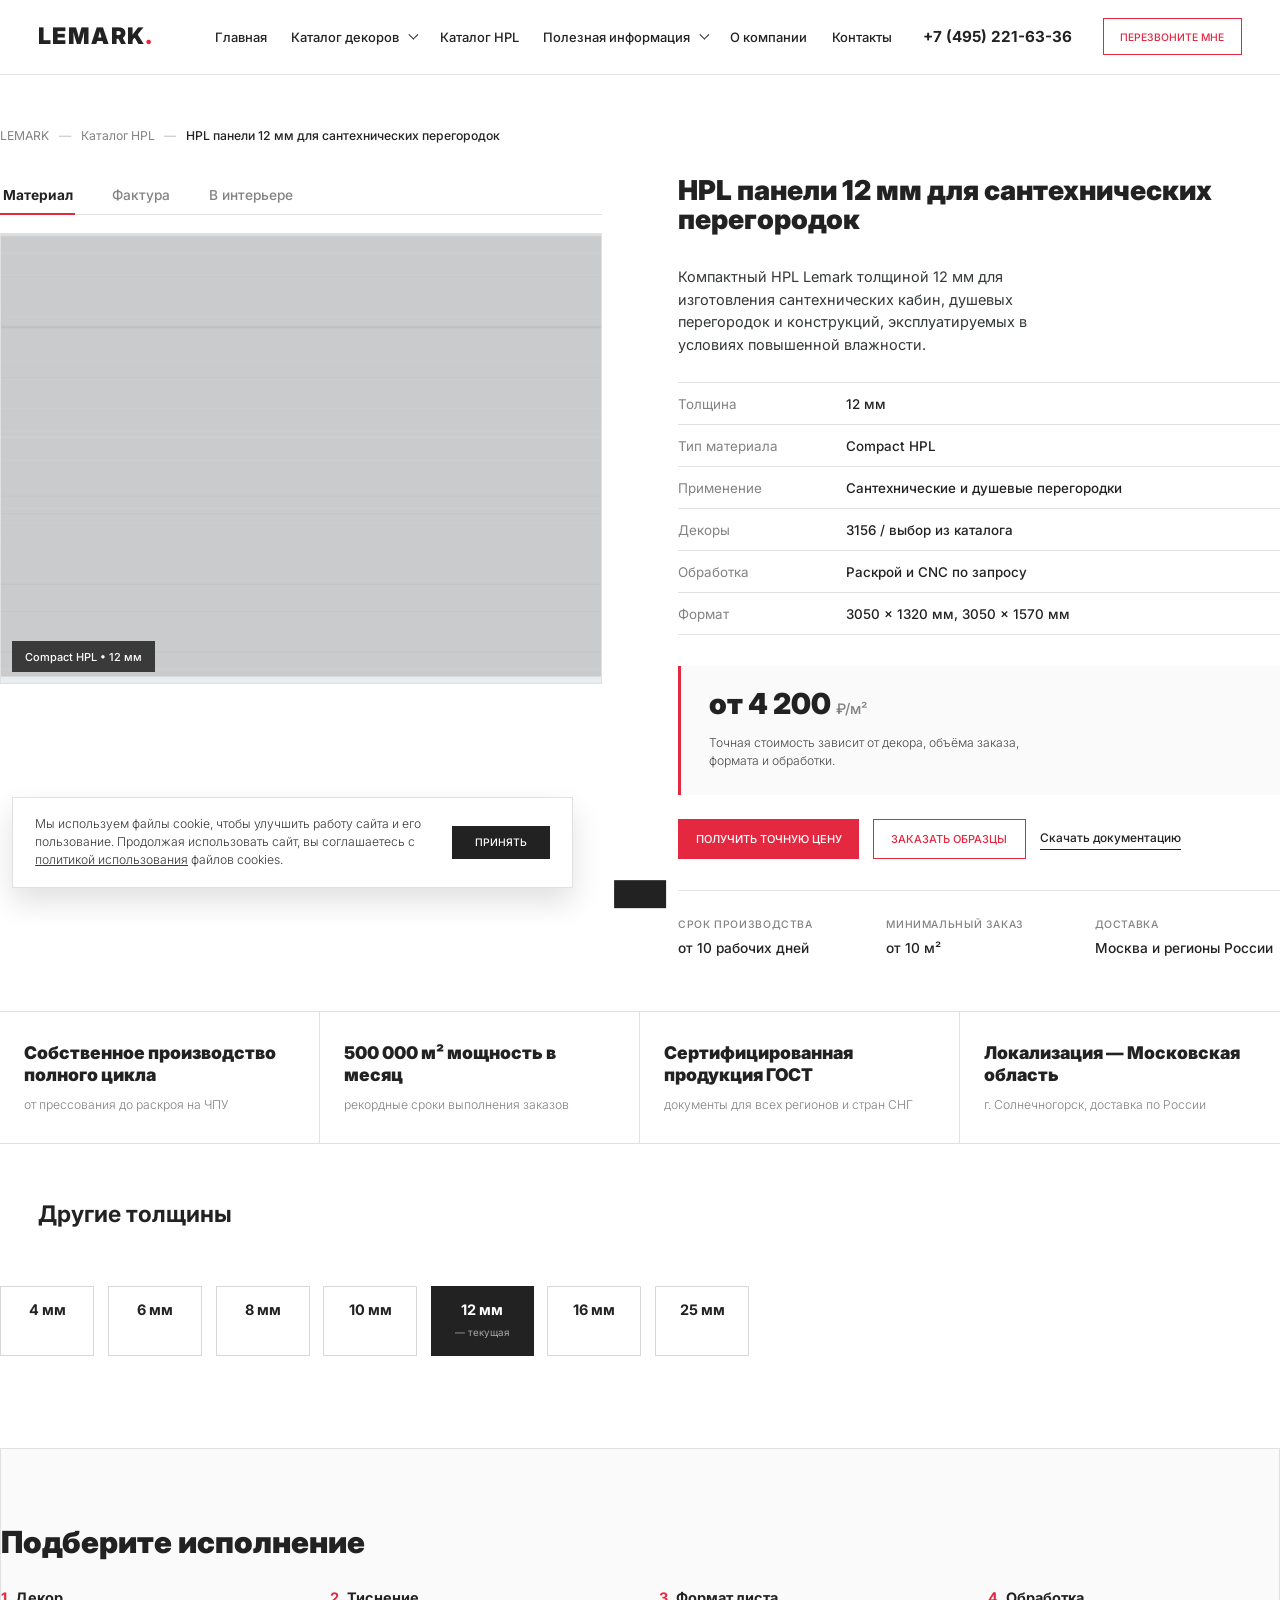
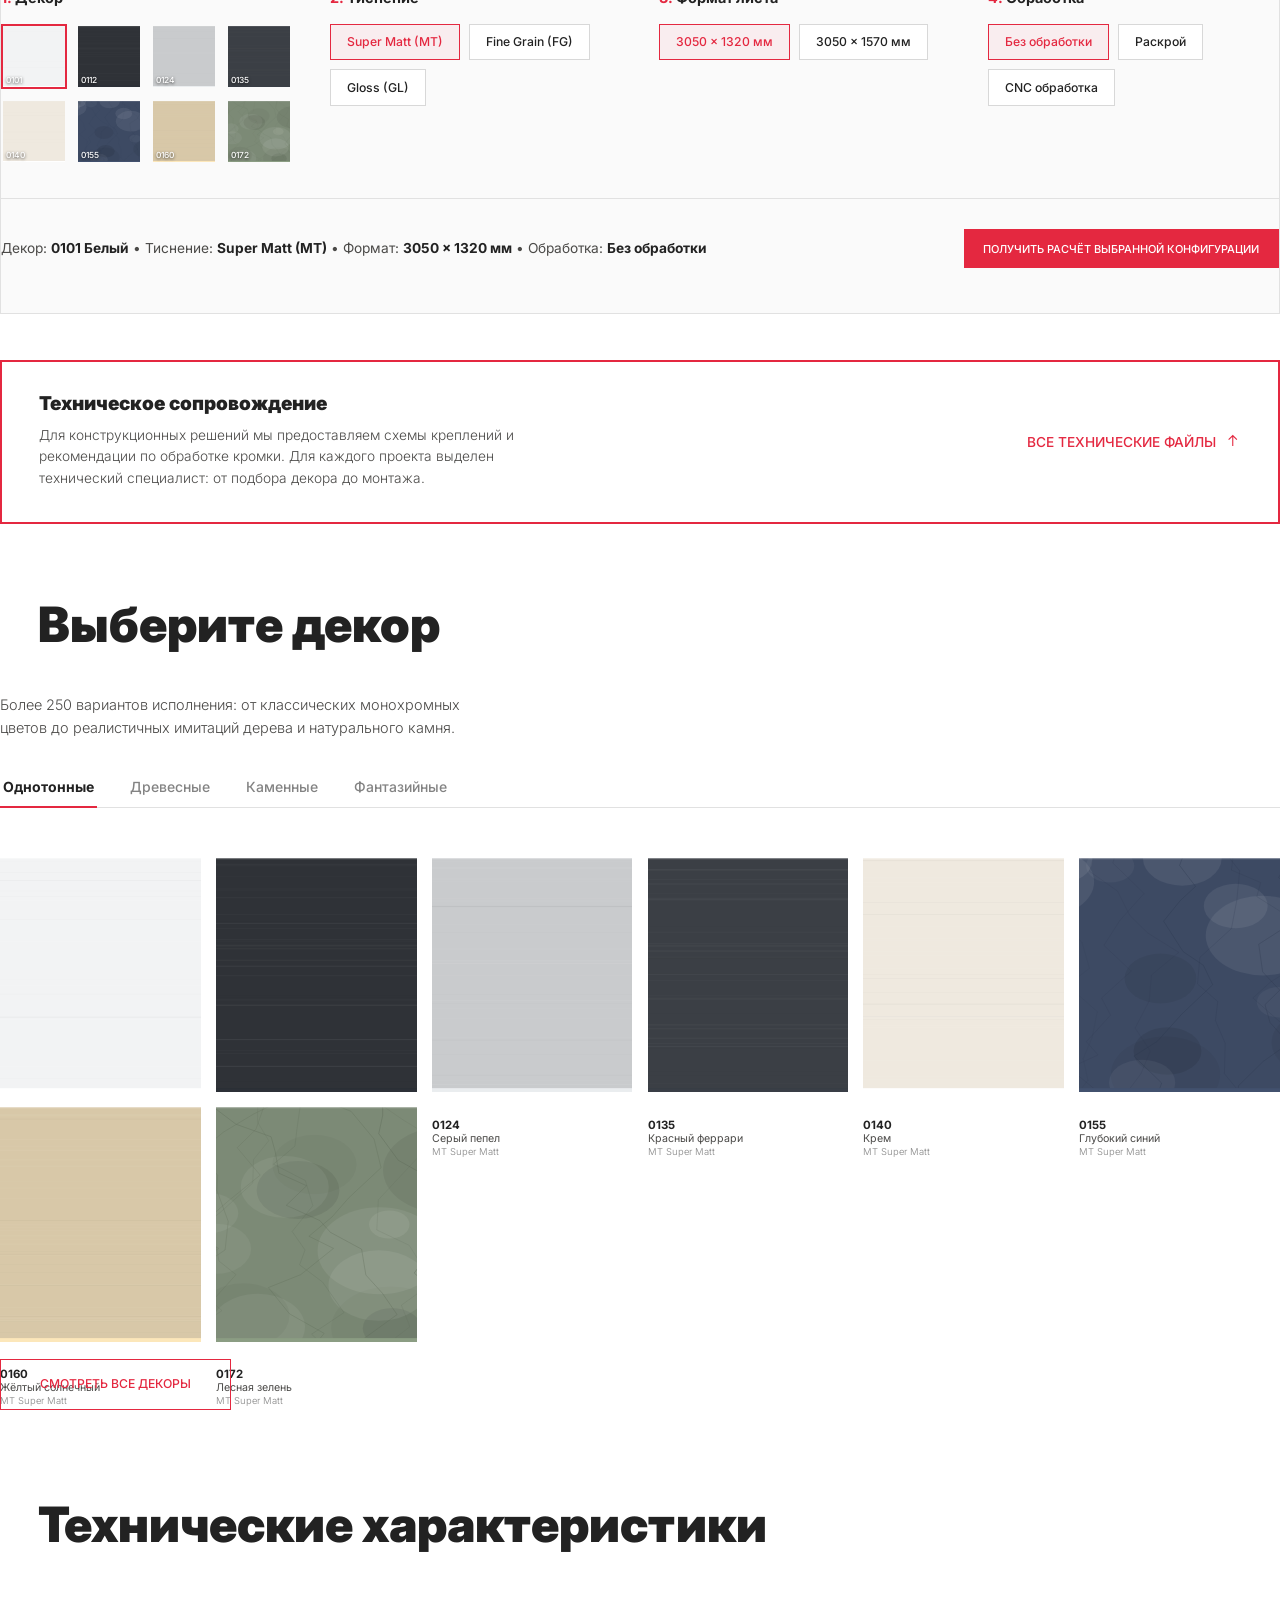
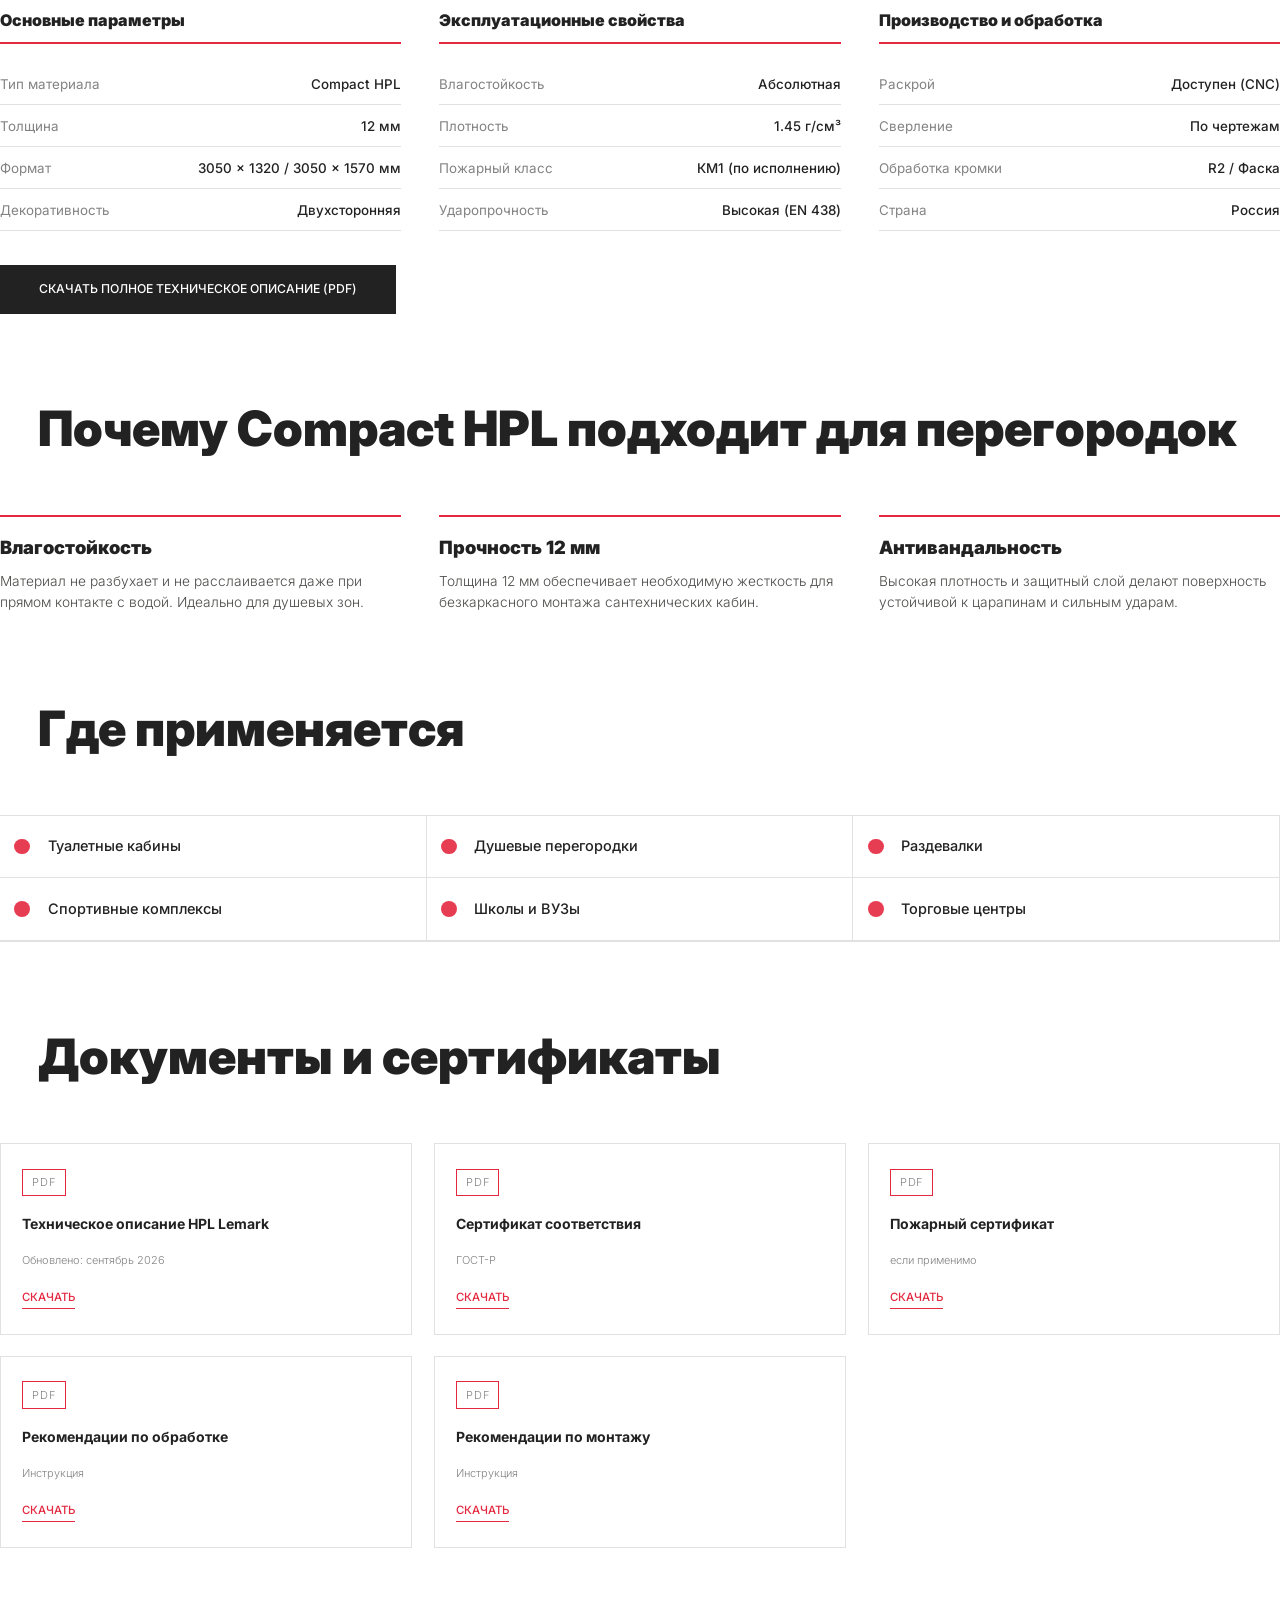
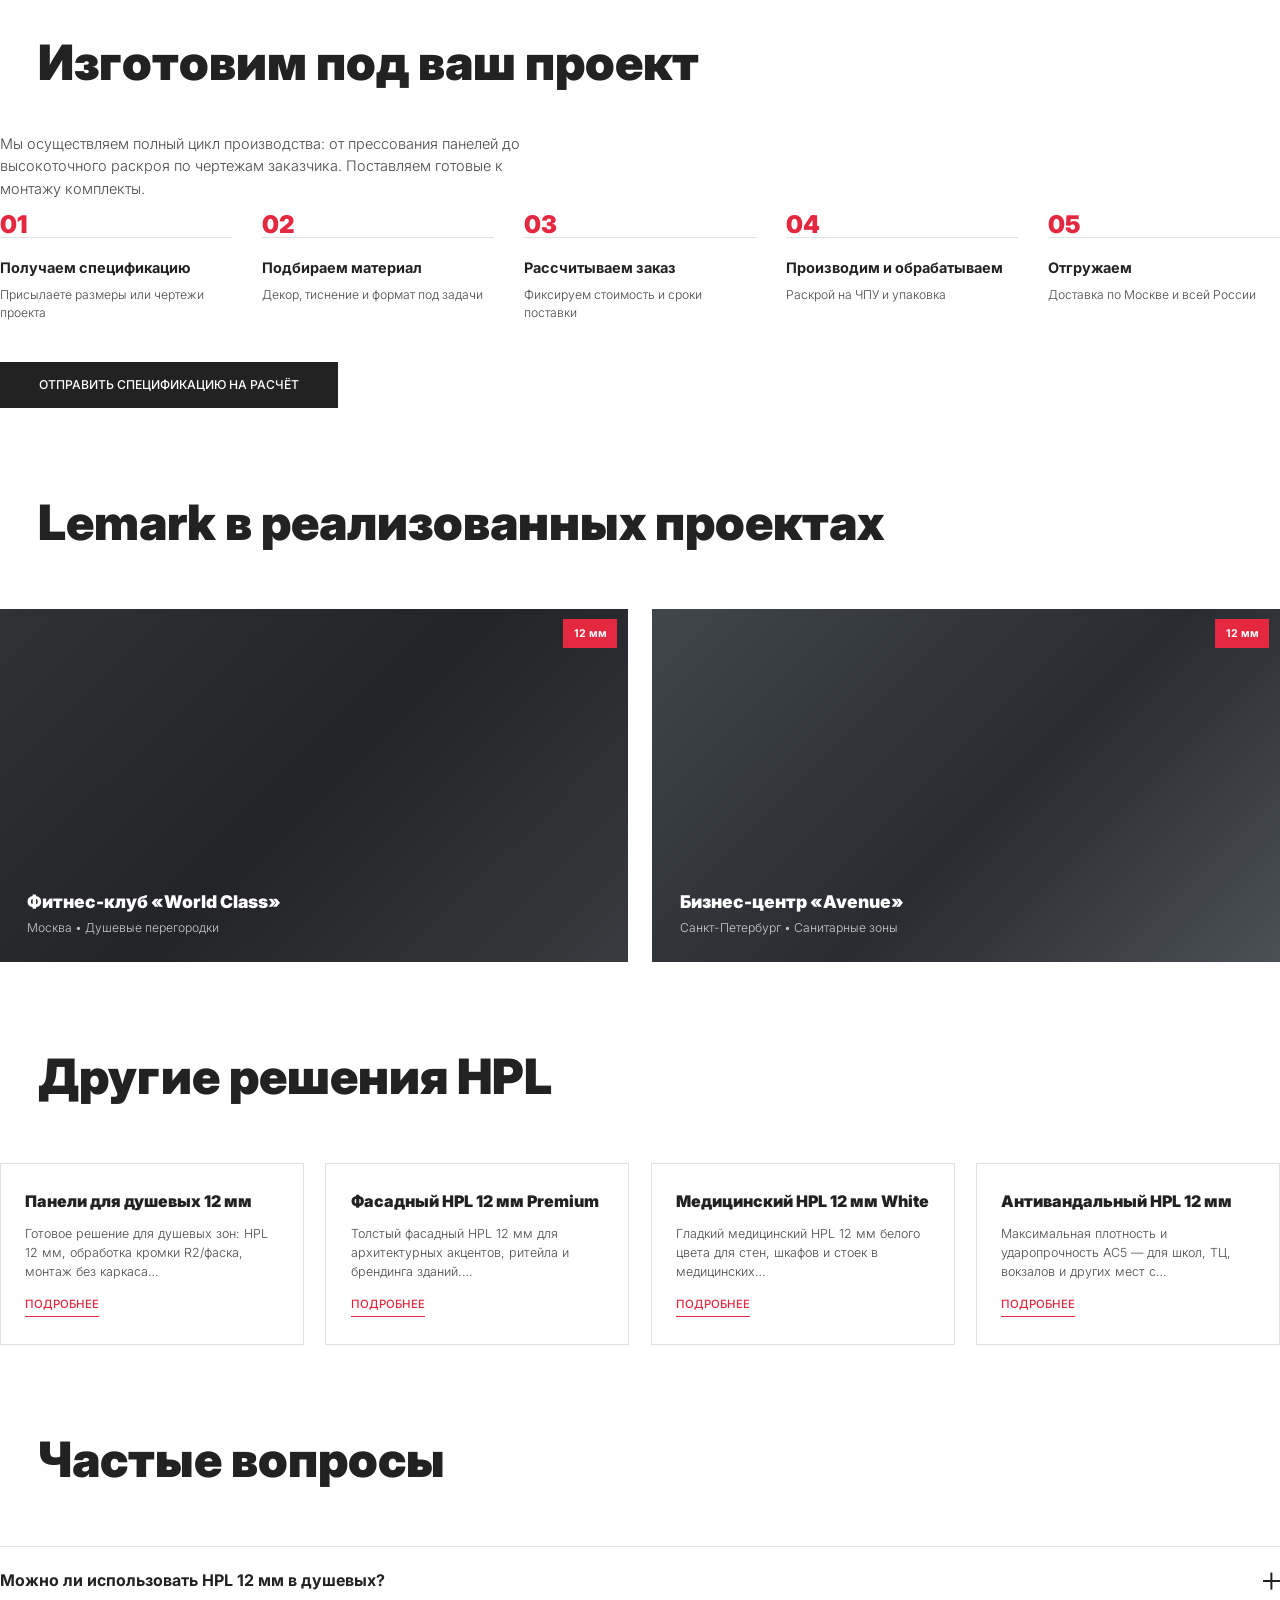
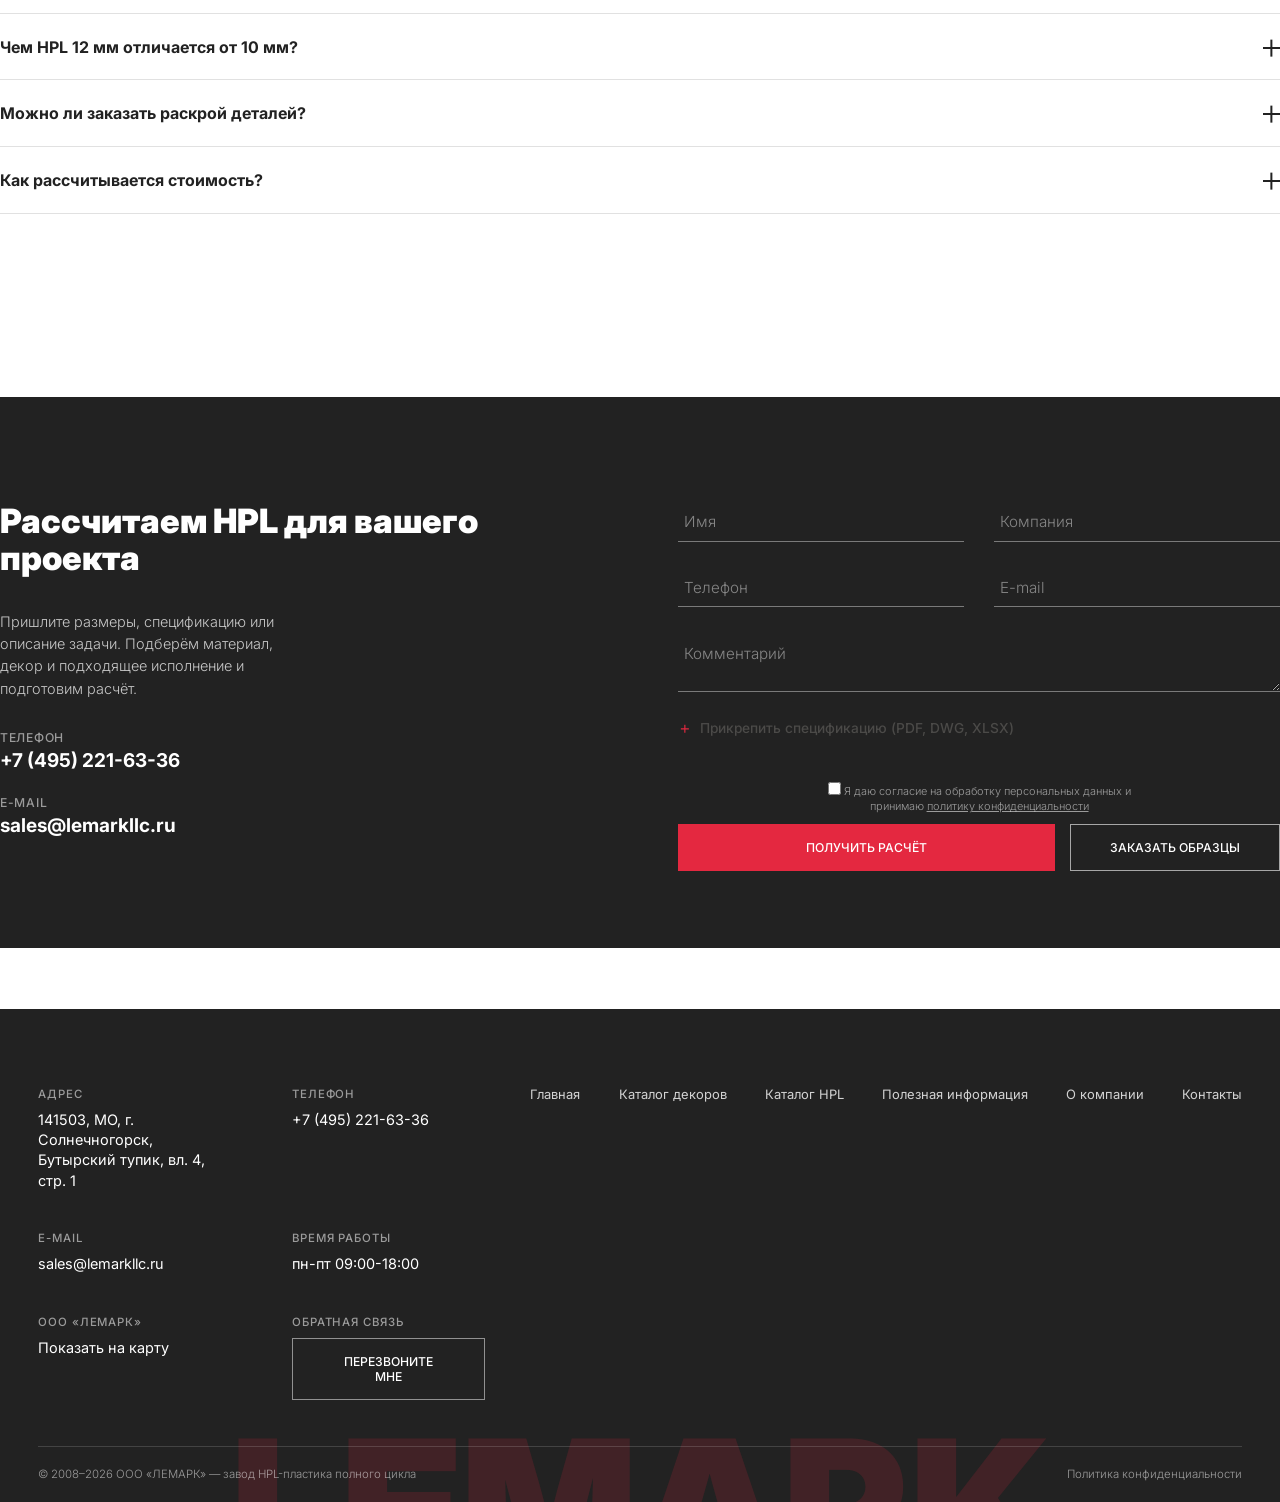
==== commit beda34de: "Фикс вёрстки по макетам Variant CSS (главная причина съехавших элементов): - .product-hero: описание" ====
--- a/product.html
+++ b/product.html
@@ -6,6 +6,11 @@
   <title>HPL панели Lemark — купить панели HPL от производителя</title>
   <meta name="description" content="HPL-панели Lemark: технические характеристики, декоры, раскрой по чертежам. Производство полного цикла, Москва и регионы России.">
   <link rel="preconnect" href="https://lemarkllc.ru">
+  <!-- VisueltPro грузится с lemarkllc.ru; если кросс-домен заблокирован CORS —
+       fallback Inter (визуально близок). На MODX шрифт свой — fallback не нужен. -->
+  <link rel="preconnect" href="https://fonts.googleapis.com">
+  <link rel="preconnect" href="https://fonts.gstatic.com" crossorigin>
+  <link href="https://fonts.googleapis.com/css2?family=Inter:wght@300;400;500;600;700;800;900&display=swap" rel="stylesheet">
   <!-- Базовые стили (аналог чанка style.css) -->
   <link rel="stylesheet" href="assets/css/style.css">
   <!-- CSS карточки товара — отдельный чанк рядом со style.css (см. modx/) -->
--- a/assets/css/product.css
+++ b/assets/css/product.css
@@ -101,8 +101,9 @@
   padding: 0.6em 1.2em;
 }
 
-/* Правая колонка: описание */
+/* Правая колонка: описание (3-я колонка сетки: 1fr | 5em | 1fr) */
 .product-info {
+  grid-column: 3;
   display: flex;
   flex-direction: column;
 }
@@ -939,6 +940,9 @@
   grid-template-columns: 1fr 5em 1fr;
   align-items: start;
 }
+.product-calc__form {
+  grid-column: 3;
+}
 .product-calc__heading {
   font-weight: 900;
   font-size: 2.2em;
@@ -1035,6 +1039,9 @@
     grid-template-columns: 1fr;
     gap: 2.5em;
   }
+  .product-info {
+    grid-column: 1;
+  }
   .product-info__title {
     font-size: 1.6em;
   }
@@ -1082,6 +1089,9 @@
   .product-calc__grid {
     grid-template-columns: 1fr;
     gap: 3em;
+  }
+  .product-calc__form {
+    grid-column: 1;
   }
   .product-calc__heading {
     font-size: 1.7em;
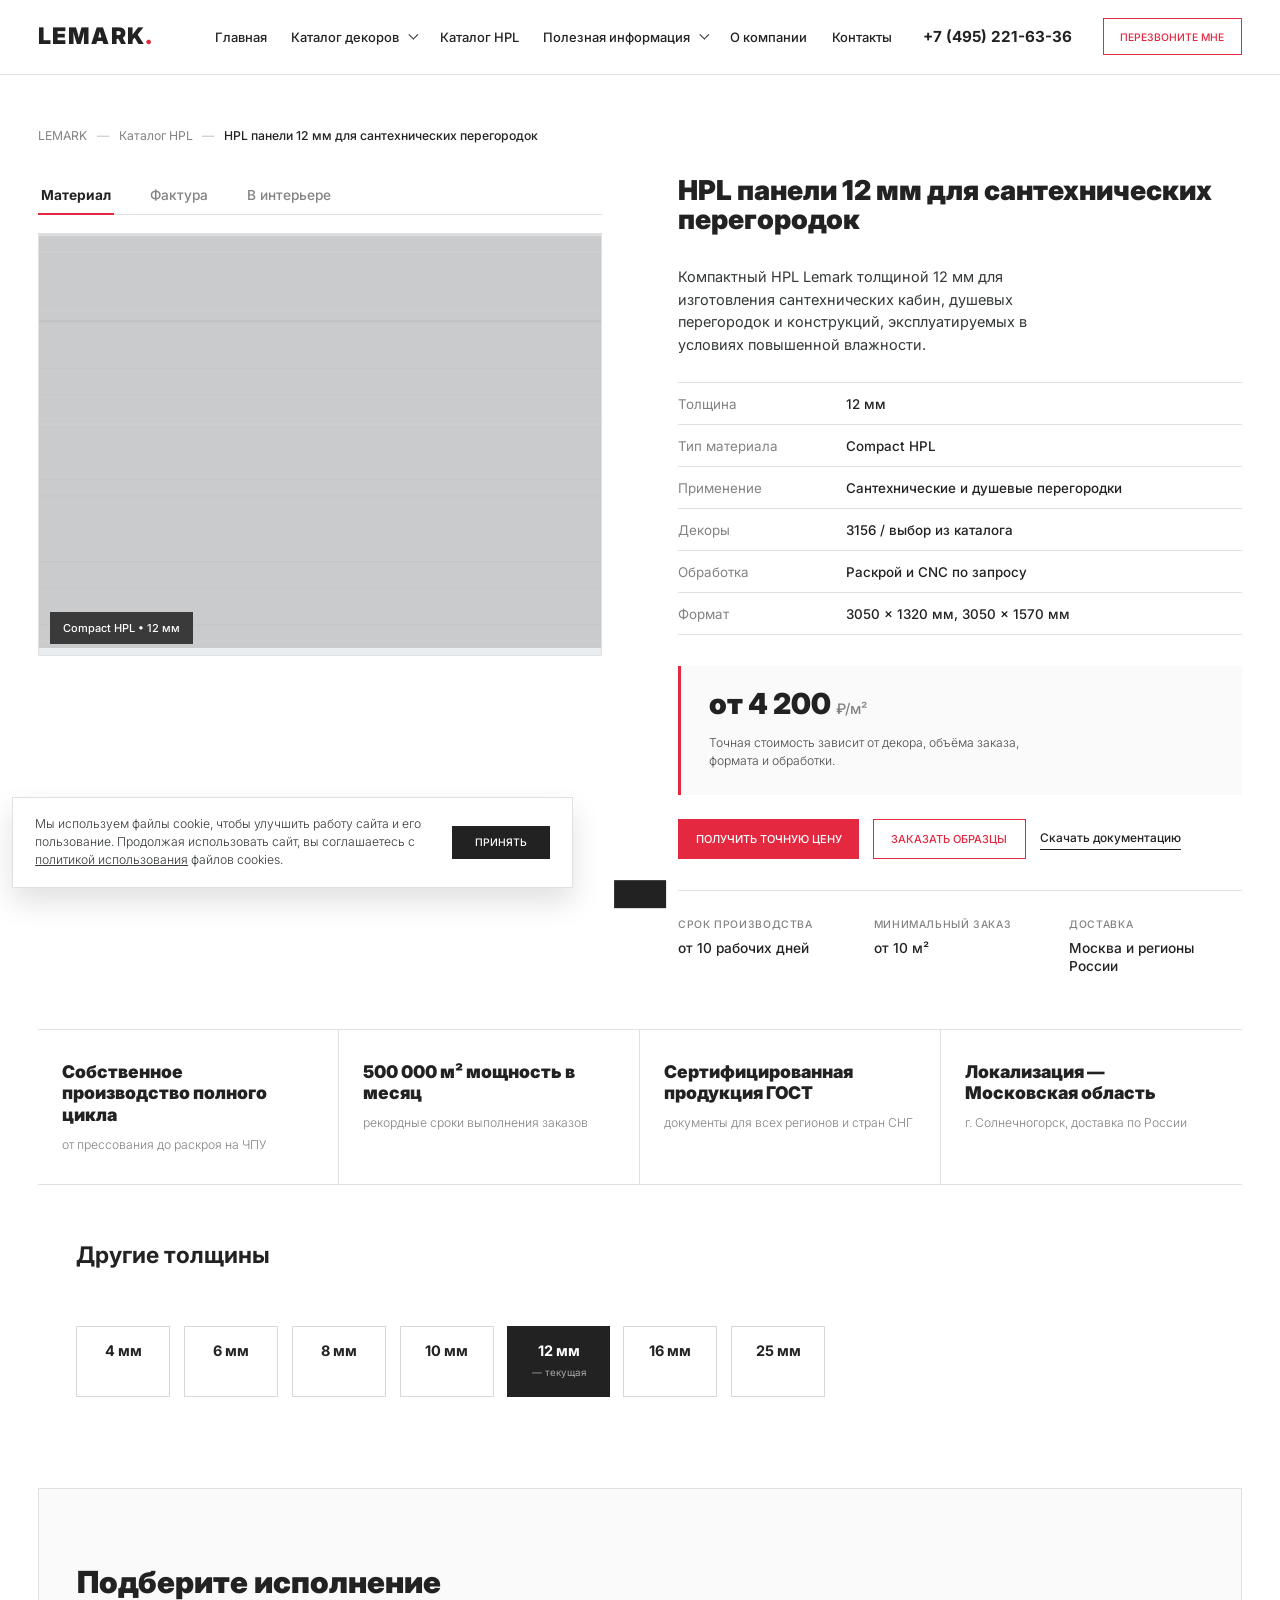
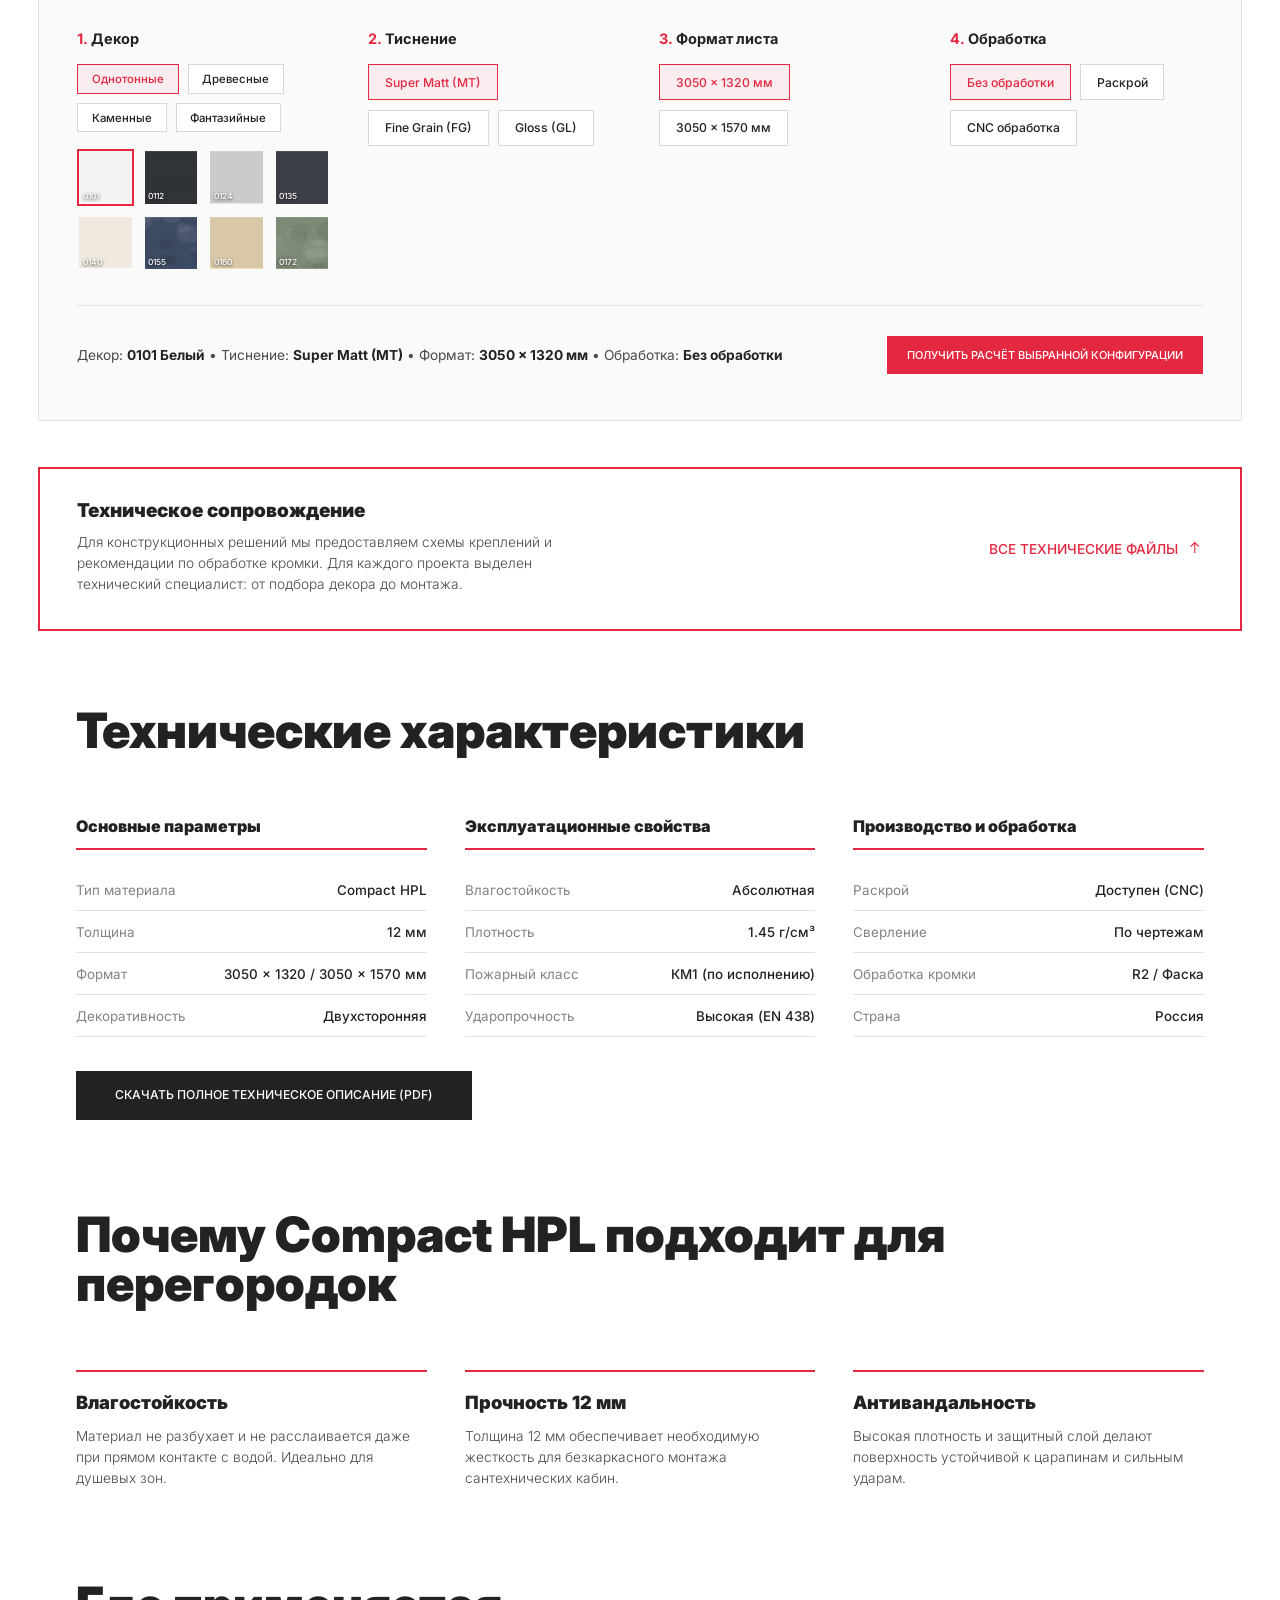
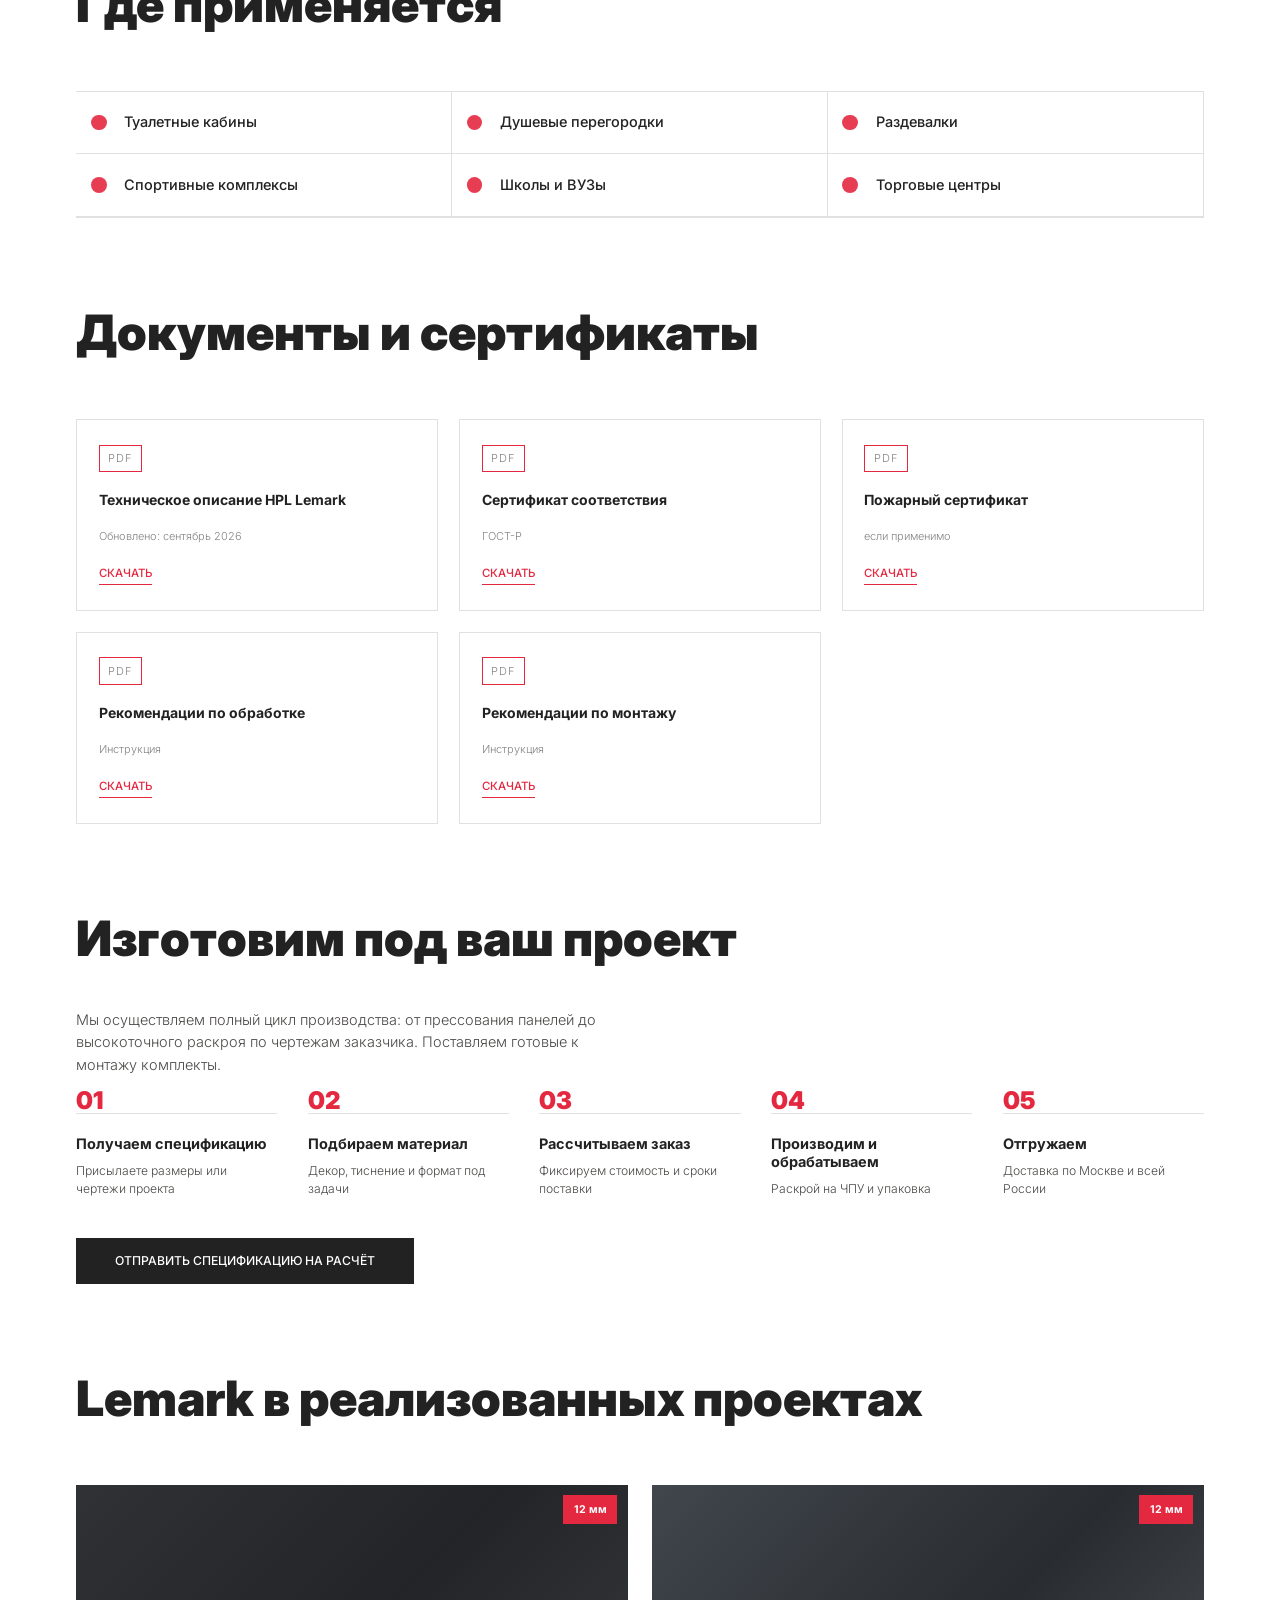
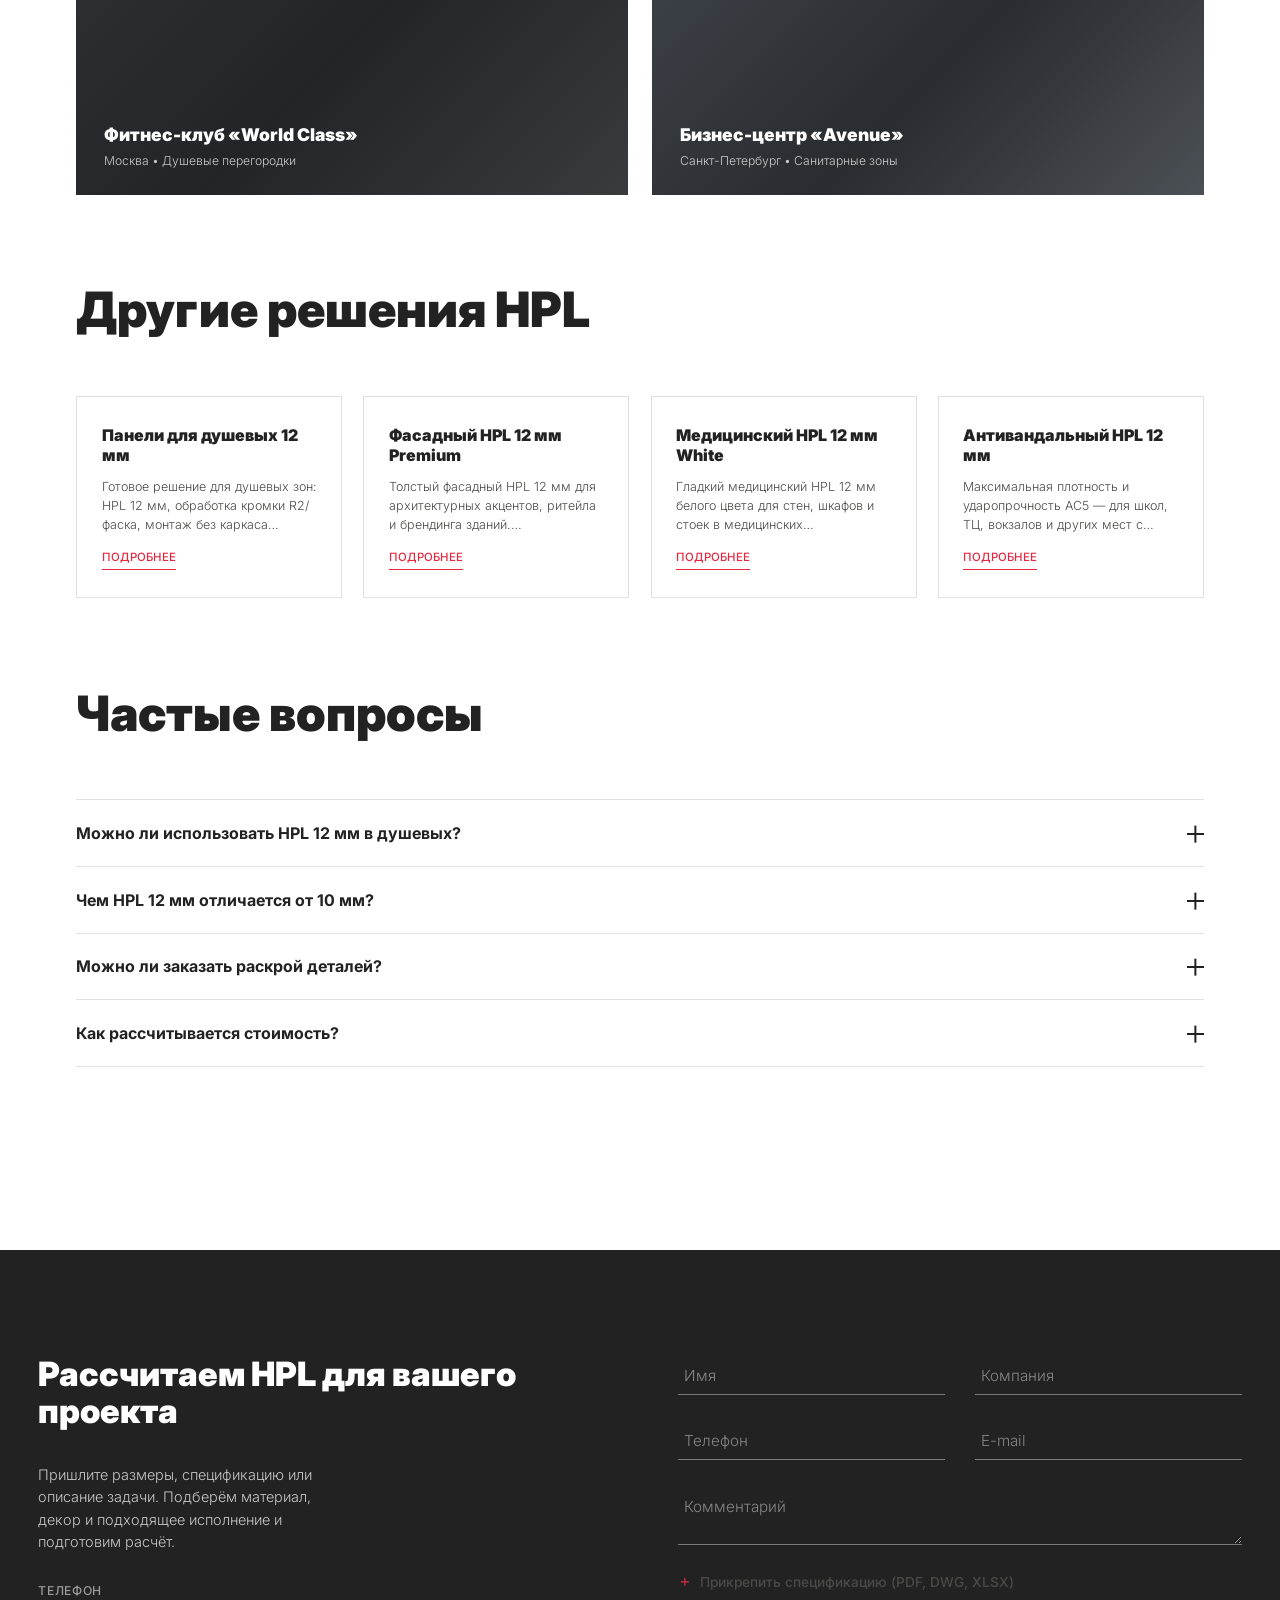
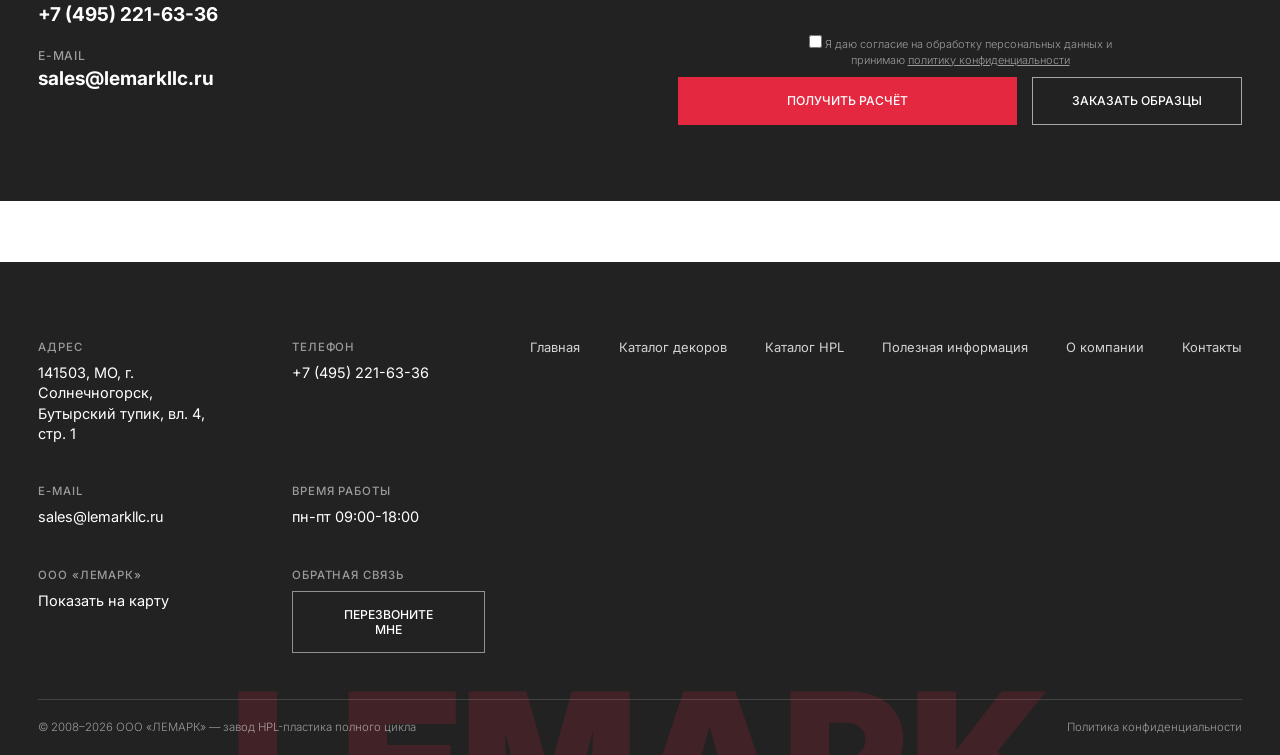
==== commit aaf7806b: "Отступы контента от краёв + конфигуратор с группами декоров - .section-fc: контейнер занимал ВСЕ 3 к" ====
--- a/product.html
+++ b/product.html
@@ -184,6 +184,12 @@
               <div class="product-configurator__inner" style="margin-top:2em;">
                 <div class="config-group">
                   <div class="config-group__title"><i>1.</i> Декор</div>
+                  <div class="config-decor-groups" id="configDecorGroups">
+                    <button class="config-decor-group is-selected" type="button" data-group="solid">Однотонные</button>
+                    <button class="config-decor-group" type="button" data-group="wood">Древесные</button>
+                    <button class="config-decor-group" type="button" data-group="stone">Каменные</button>
+                    <button class="config-decor-group" type="button" data-group="fantasy">Фантазийные</button>
+                  </div>
                   <div class="config-decor-swatches" id="configDecor"><!-- JS --></div>
                 </div>
                 <div class="config-group">
@@ -233,24 +239,6 @@
           </a>
         </section>
 
-        <!-- ====== Выберите декор ====== -->
-        <section class="product-decors section-fc">
-          <h2 class="section-fc__heading heading">Выберите декор</h2>
-          <div class="section-fc__container">
-            <p class="product-decors__intro">Более 250 вариантов исполнения: от классических монохромных цветов до реалистичных имитаций дерева и натурального камня.</p>
-            <div class="decor-tabs" id="decorTabs">
-              <button class="decor-tab is-active" type="button" data-decor="solid">Однотонные</button>
-              <button class="decor-tab" type="button" data-decor="wood">Древесные</button>
-              <button class="decor-tab" type="button" data-decor="stone">Каменные</button>
-              <button class="decor-tab" type="button" data-decor="fantasy">Фантазийные</button>
-            </div>
-            <div class="decor-grid" id="decorGrid"><!-- JS --></div>
-            <div class="product-decors__more">
-              <a class="border-red-button" href="https://lemarkllc.ru/katalog-dekorov-hpl/" target="_blank" rel="noopener">Смотреть все декоры</a>
-            </div>
-          </div>
-        </section>
-
         <!-- ====== Технические характеристики ====== -->
         <section class="product-techspecs section-fc">
           <h2 class="section-fc__heading heading">Технические характеристики</h2>
--- a/assets/css/style.css
+++ b/assets/css/style.css
@@ -259,7 +259,7 @@
   grid-template-areas:
     ". heading ."
     ". . ."
-    "container container container";
+    ". container .";
 }
 .section-fc__heading { grid-area: heading; }
 .section-fc__container { grid-area: container; }
--- a/assets/css/product.css
+++ b/assets/css/product.css
@@ -380,6 +380,31 @@
   text-shadow: 0 1px 3px rgba(0, 0, 0, 0.7);
 }
 
+/* Переключатель групп декоров в конфигураторе */
+.config-decor-groups {
+  display: flex;
+  flex-wrap: wrap;
+  gap: 0.6em;
+  margin-bottom: 1.1em;
+}
+.config-decor-group {
+  border: 1px solid #d8d8d8;
+  background: #ffffff;
+  padding: 0.6em 1.2em;
+  font-size: 0.75em;
+  font-weight: 500;
+  color: var(--dark);
+  transition: border-color 0.3s, background-color 0.3s, color 0.3s;
+}
+.config-decor-group:hover {
+  border-color: var(--red);
+}
+.config-decor-group.is-selected {
+  border-color: var(--red);
+  background: rgba(228, 40, 64, 0.06);
+  color: var(--red);
+}
+
 .product-configurator__summary {
   margin-top: 2.2em;
   display: flex;
@@ -435,107 +460,6 @@
 }
 .product-support .arrow-button span {
   font-size: 0.9em;
-}
-
-/* ---------- Выберите декор ---------- */
-.product-decors {
-  margin-top: 5em;
-}
-.product-decors__intro {
-  margin-top: 1em;
-  max-width: 55ch;
-  font-weight: 300;
-  font-size: 0.95em;
-  line-height: 1.55em;
-  color: #4b4a48;
-  margin-bottom: 1.8em;
-}
-
-.decor-tabs {
-  display: flex;
-  flex-wrap: wrap;
-  gap: 2em;
-  border-bottom: 1px solid var(--line);
-  margin-bottom: 2em;
-}
-.decor-tab {
-  padding: 0.9em 0.2em;
-  font-size: 0.92em;
-  font-weight: 500;
-  color: #838383;
-  position: relative;
-  transition: color 0.3s;
-}
-.decor-tab::after {
-  content: "";
-  position: absolute;
-  left: 0;
-  bottom: -1px;
-  width: 100%;
-  height: 2px;
-  background: var(--red);
-  transform: scaleX(0);
-  transform-origin: left;
-  transition: transform 0.4s;
-}
-.decor-tab:hover {
-  color: var(--dark);
-}
-.decor-tab.is-active {
-  color: var(--dark);
-  font-weight: 700;
-}
-.decor-tab.is-active::after {
-  transform: scaleX(1);
-}
-
-.decor-grid {
-  display: grid;
-  grid-template-columns: repeat(8, 1fr);
-  gap: 1em;
-}
-.decor-swatch {
-  text-align: left;
-  cursor: pointer;
-}
-.decor-swatch__picture {
-  aspect-ratio: 1;
-  overflow: hidden;
-  border: 2px solid transparent;
-  transition: border-color 0.3s, transform 0.3s;
-}
-.decor-swatch__picture img {
-  transition: transform 0.5s;
-}
-.decor-swatch:hover .decor-swatch__picture {
-  border-color: var(--red);
-}
-.decor-swatch:hover .decor-swatch__picture img {
-  transform: scale(1.08);
-}
-.decor-swatch__code {
-  display: block;
-  margin-top: 0.6em;
-  font-size: 0.75em;
-  font-weight: 700;
-  color: var(--dark);
-}
-.decor-swatch__name {
-  display: block;
-  font-size: 0.7em;
-  font-weight: 400;
-  color: #4b4a48;
-  line-height: 1.3em;
-}
-.decor-swatch__emboss {
-  display: block;
-  font-size: 0.62em;
-  font-weight: 300;
-  color: var(--gray);
-}
-
-.product-decors__more {
-  margin-top: 2.4em;
 }
 
 /* ---------- Технические характеристики ---------- */
@@ -1023,9 +947,6 @@
 
 /* ---------- Медиа-запросы ---------- */
 @media (max-width: 1500px) {
-  .decor-grid {
-    grid-template-columns: repeat(6, 1fr);
-  }
   .docs-grid {
     grid-template-columns: repeat(3, 1fr);
   }
@@ -1099,9 +1020,6 @@
 }
 
 @media (max-width: 768px) {
-  .decor-grid {
-    grid-template-columns: repeat(4, 1fr);
-  }
   .product-configurator {
     padding: 2.2em 1.2em;
   }
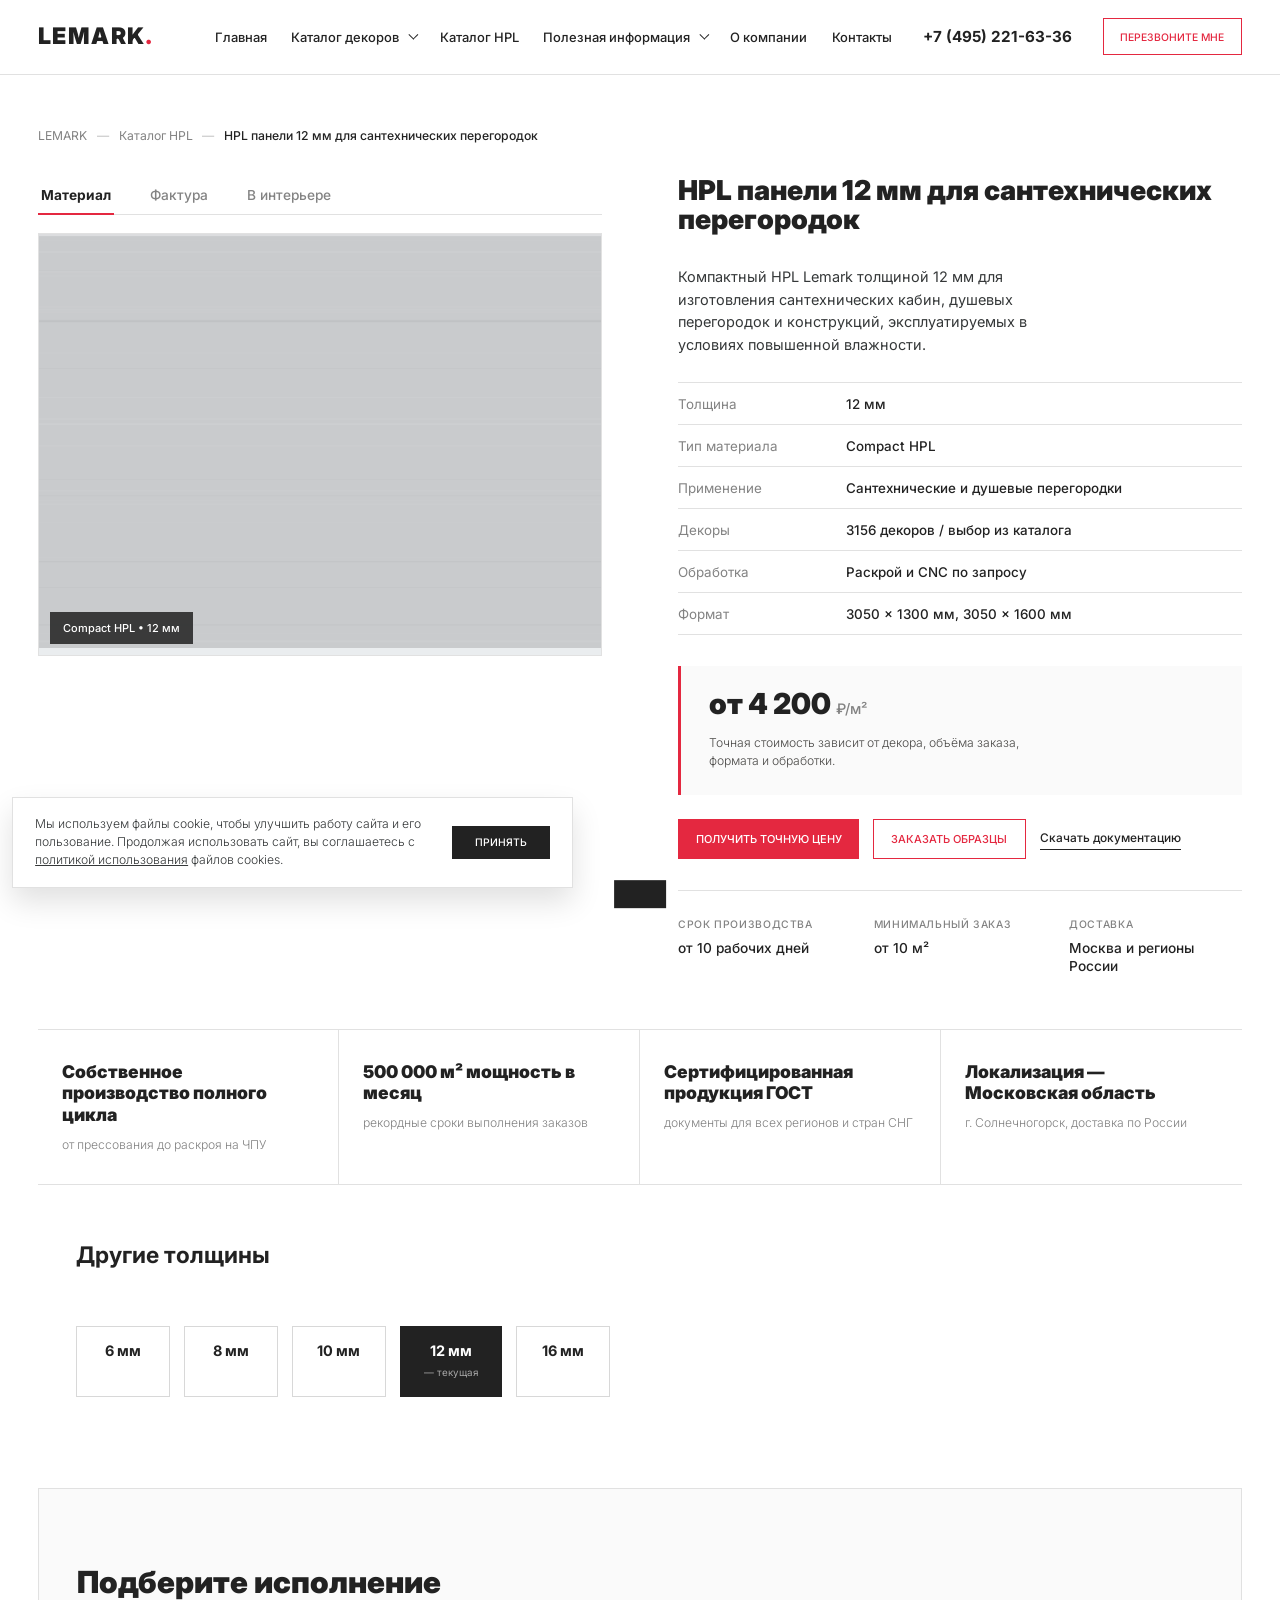
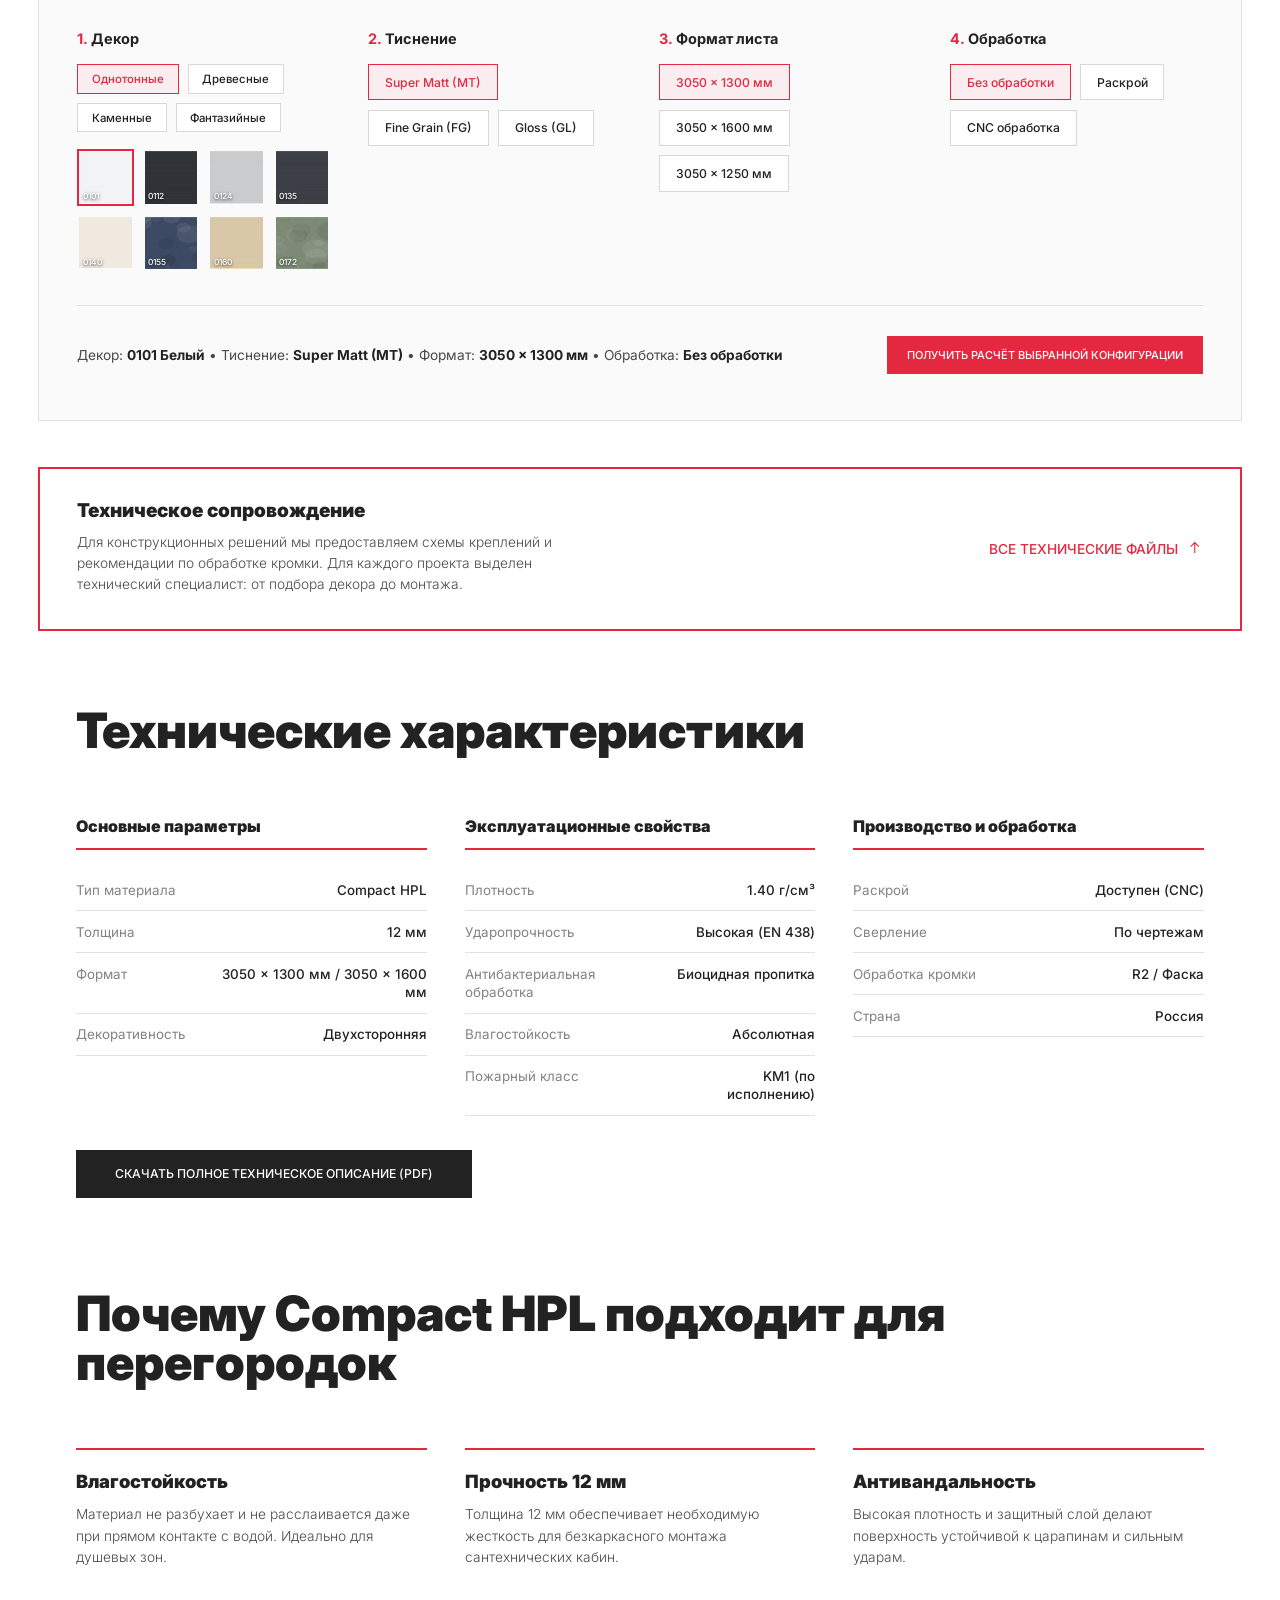
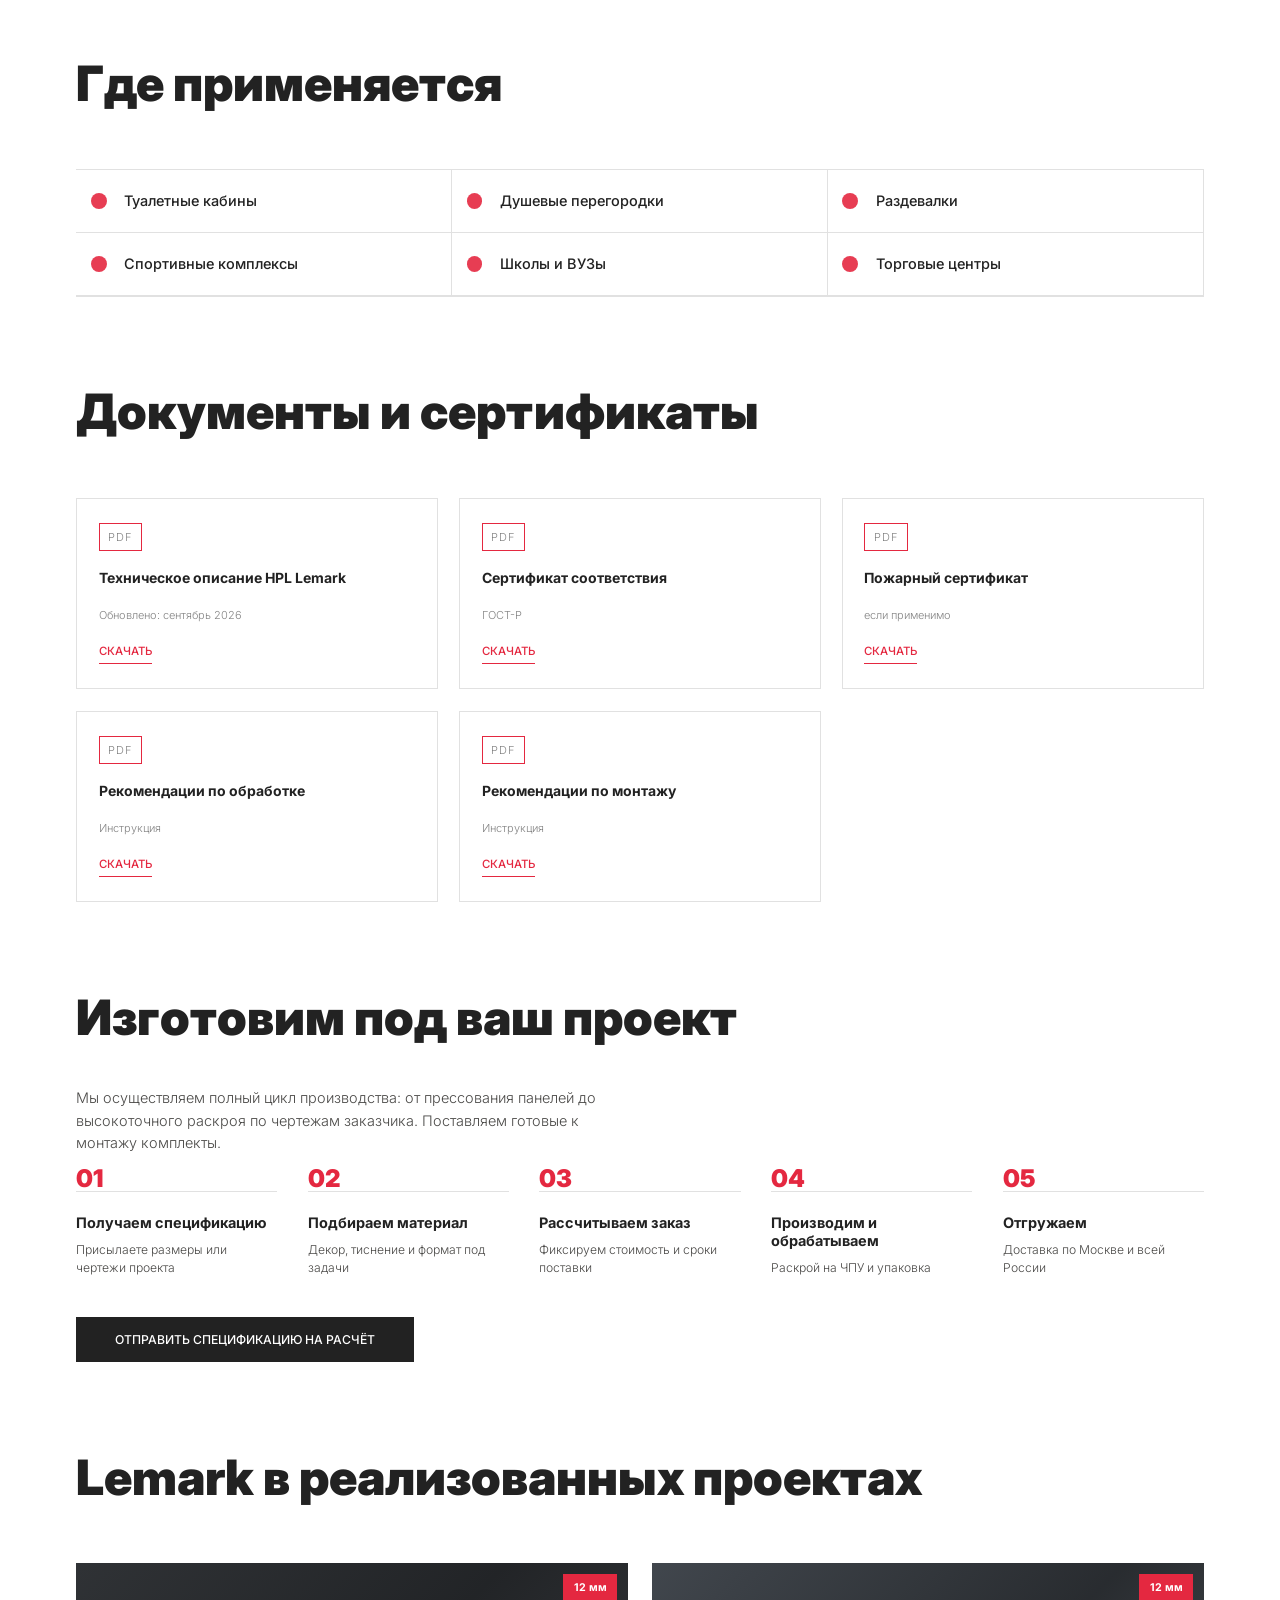
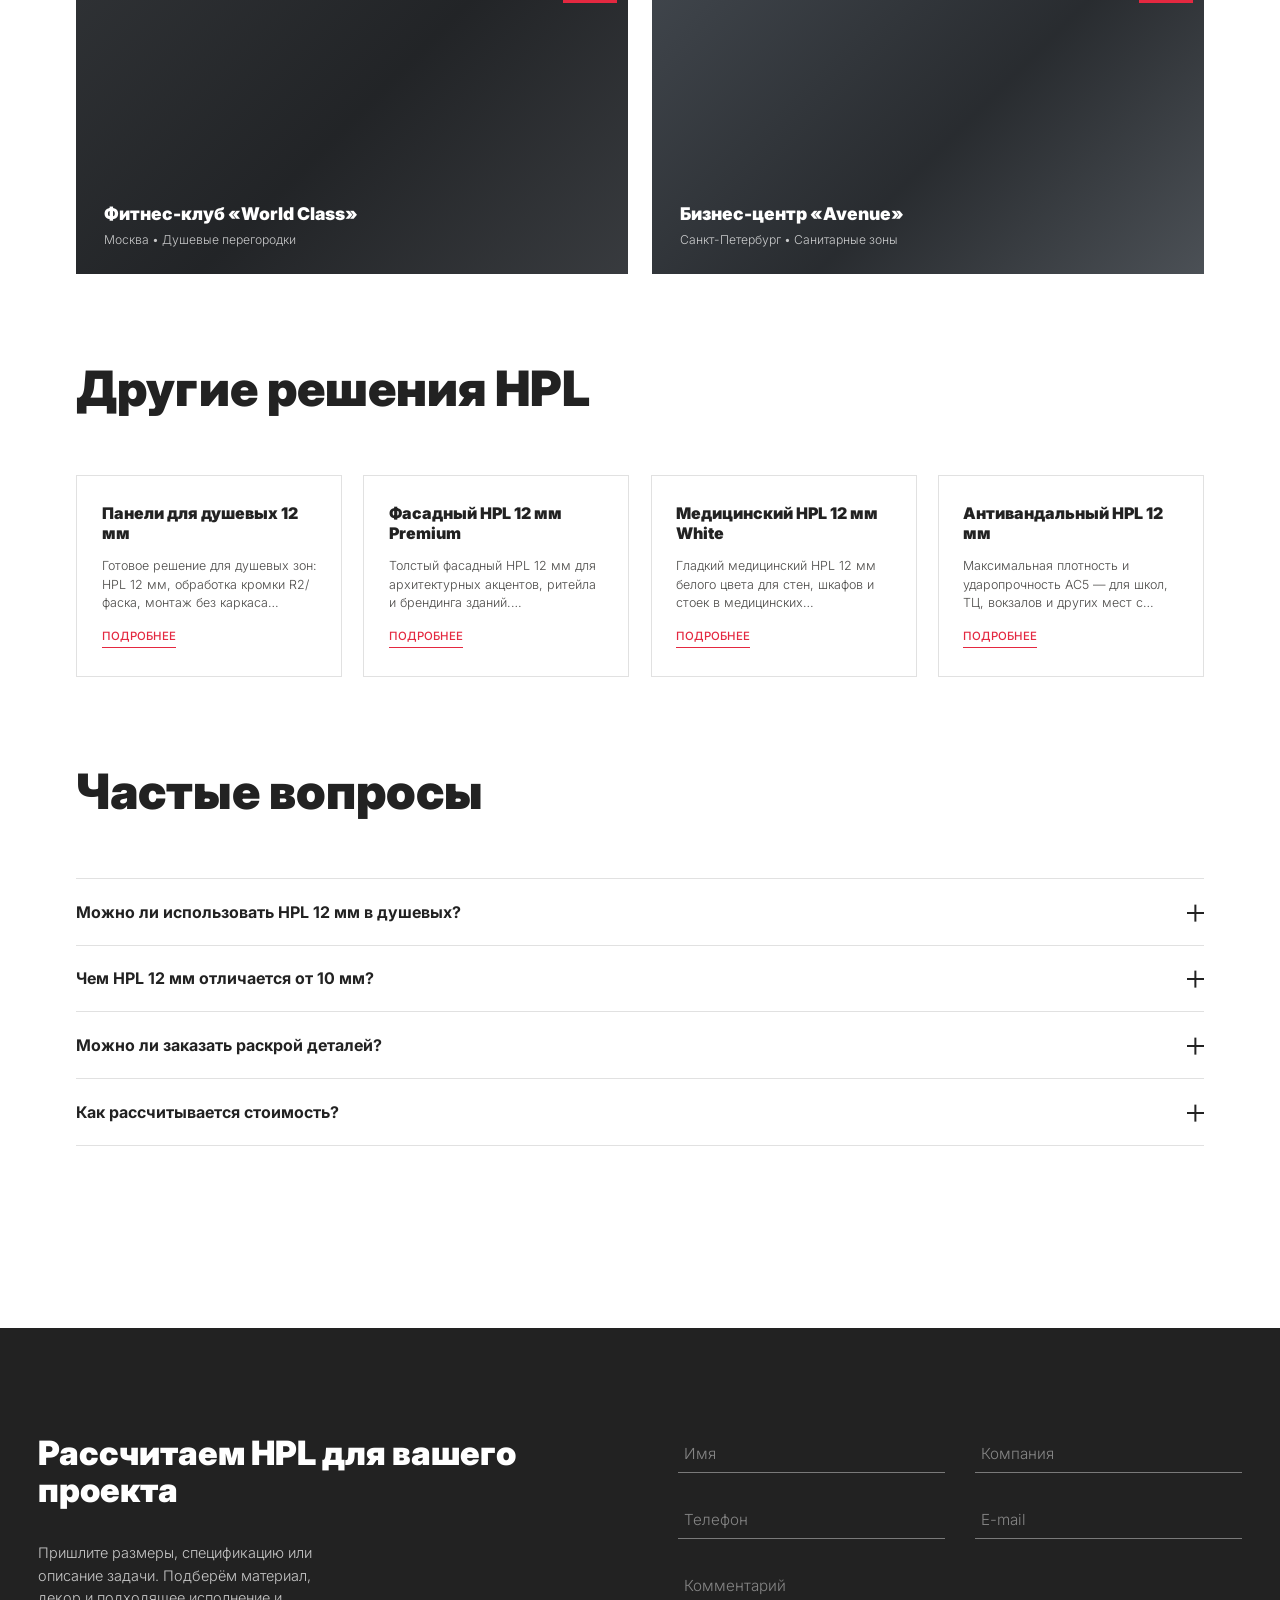
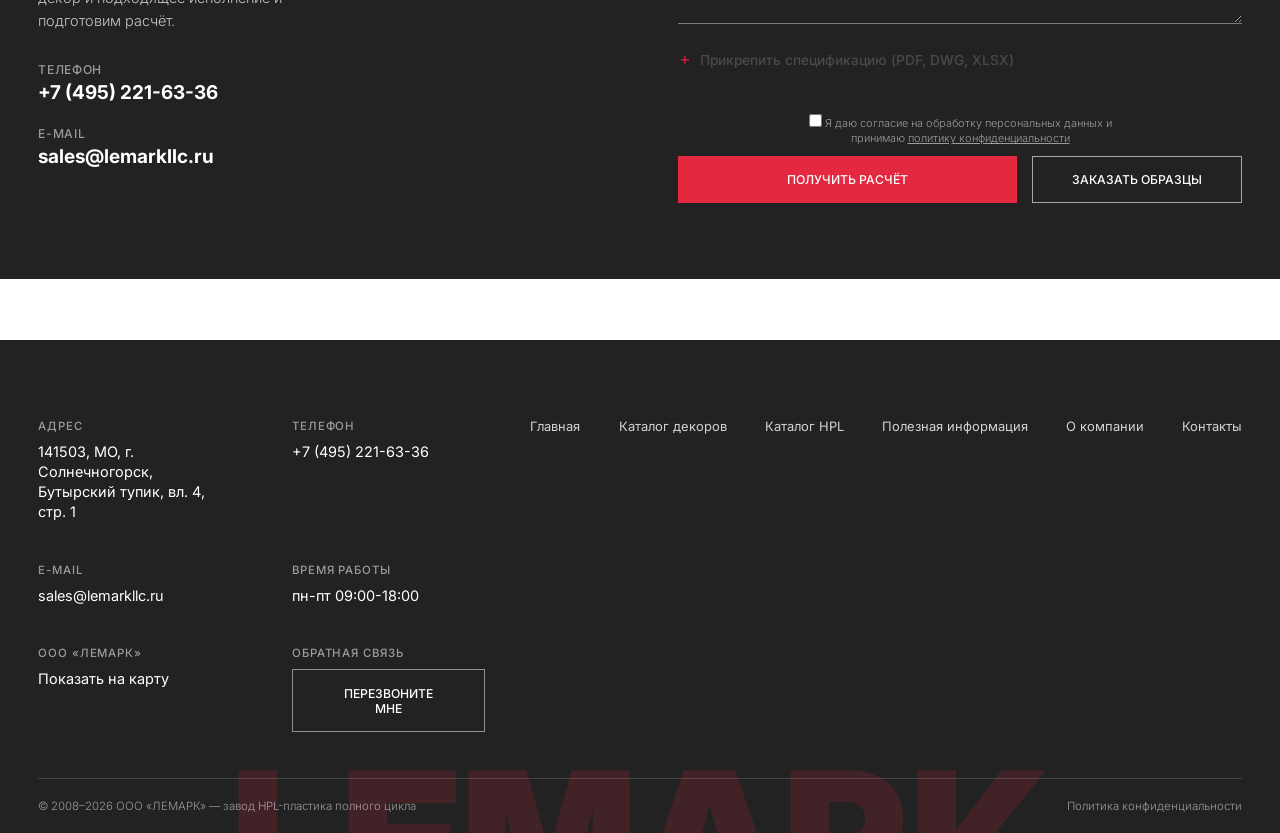
==== commit 97d9139d: "Бэкенд карточки товара: все характеристики наполняемые (TV + код) Данные: - data/products.json + mod" ====
--- a/product.html
+++ b/product.html
@@ -168,8 +168,8 @@
           </div>
         </section>
 
-        <!-- ====== Другие толщины ====== -->
-        <section class="product-thicknesses section-fc">
+        <!-- ====== Другие толщины (варианты из TV hpl_thicknesses) ====== -->
+        <section class="product-thicknesses section-fc" id="thicknessSection">
           <h2 class="section-fc__heading product-thicknesses__title">Другие толщины</h2>
           <div class="section-fc__container">
             <div class="product-thicknesses__chips" id="thicknessChips"><!-- JS --></div>
@@ -203,8 +203,9 @@
                 <div class="config-group">
                   <div class="config-group__title"><i>3.</i> Формат листа</div>
                   <div class="config-options" id="configFormat">
-                    <button class="config-option is-selected" type="button" data-value="3050×1320">3050 × 1320 мм</button>
-                    <button class="config-option" type="button" data-value="3050×1570">3050 × 1570 мм</button>
+                    <button class="config-option is-selected" type="button" data-value="3050×1300">3050 × 1300 мм</button>
+                    <button class="config-option" type="button" data-value="3050×1600">3050 × 1600 мм</button>
+                    <button class="config-option" type="button" data-value="3050×1250">3050 × 1250 мм</button>
                   </div>
                 </div>
                 <div class="config-group">
